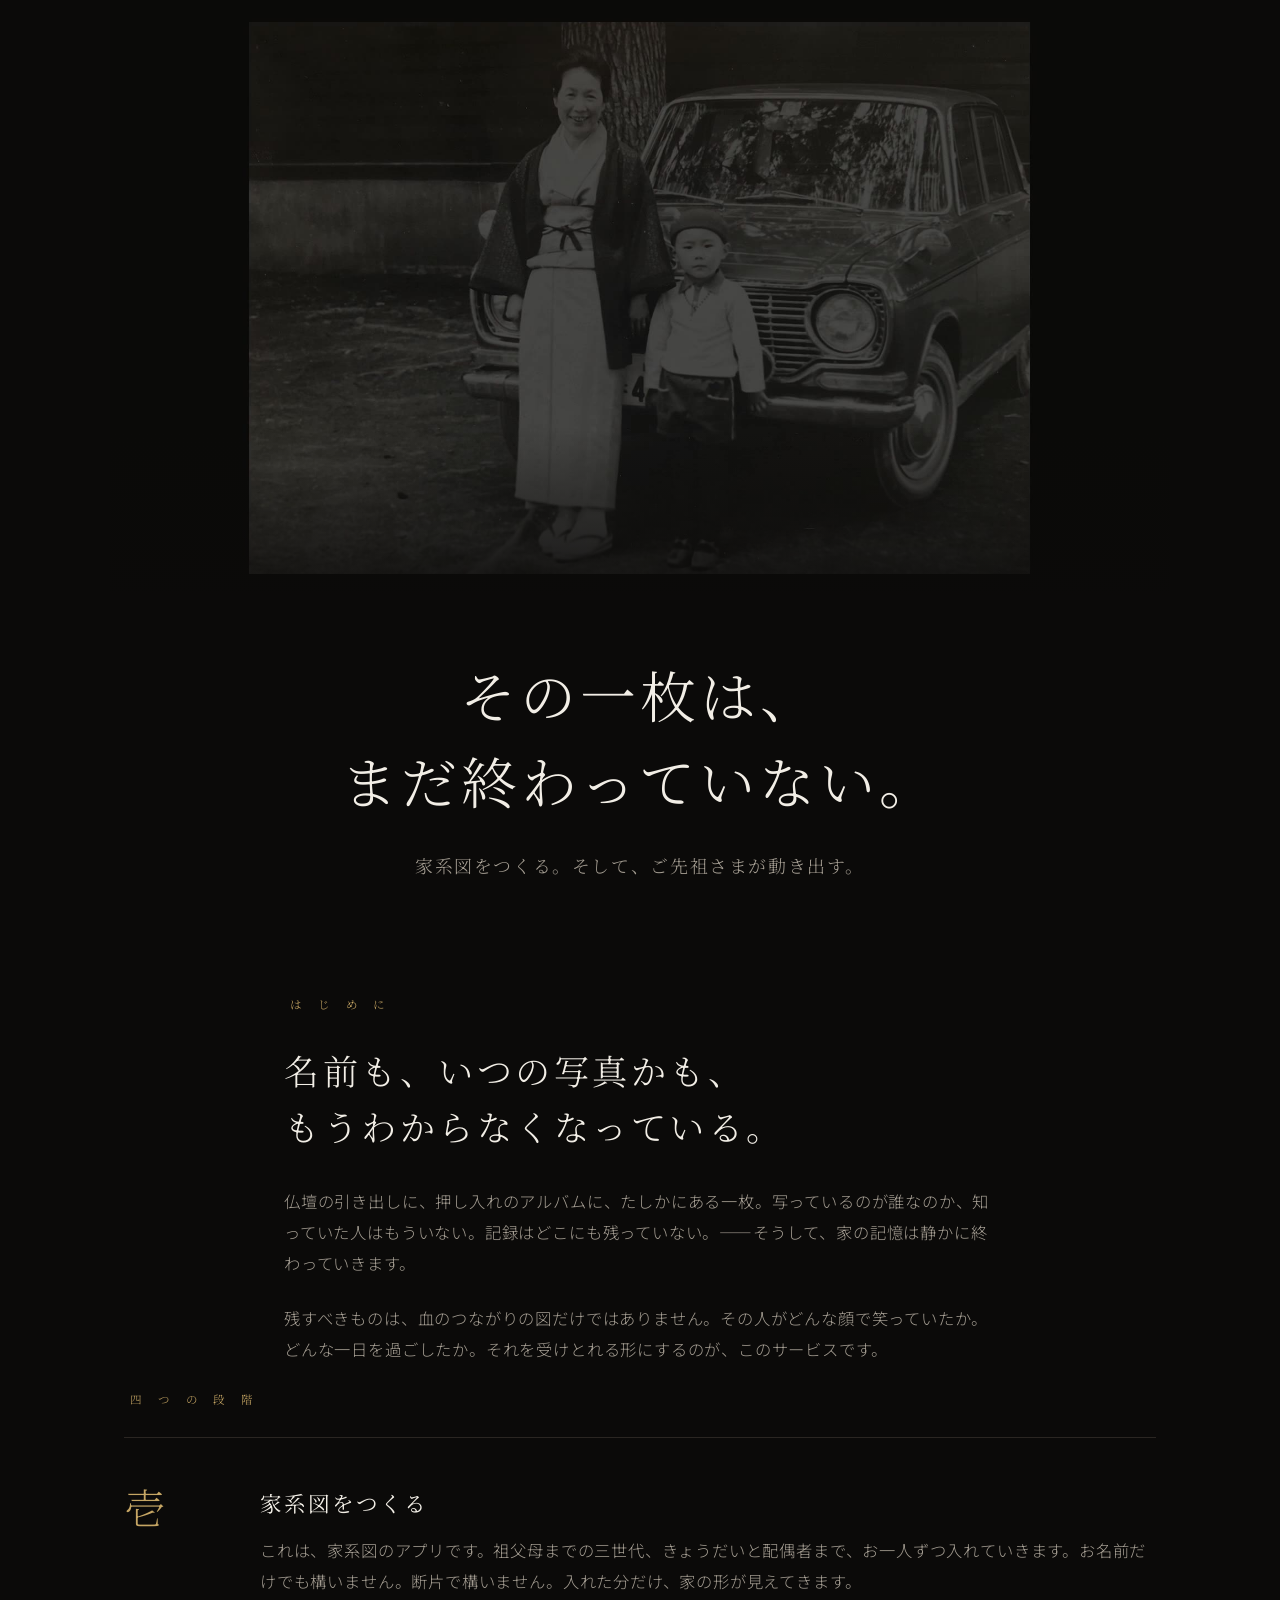
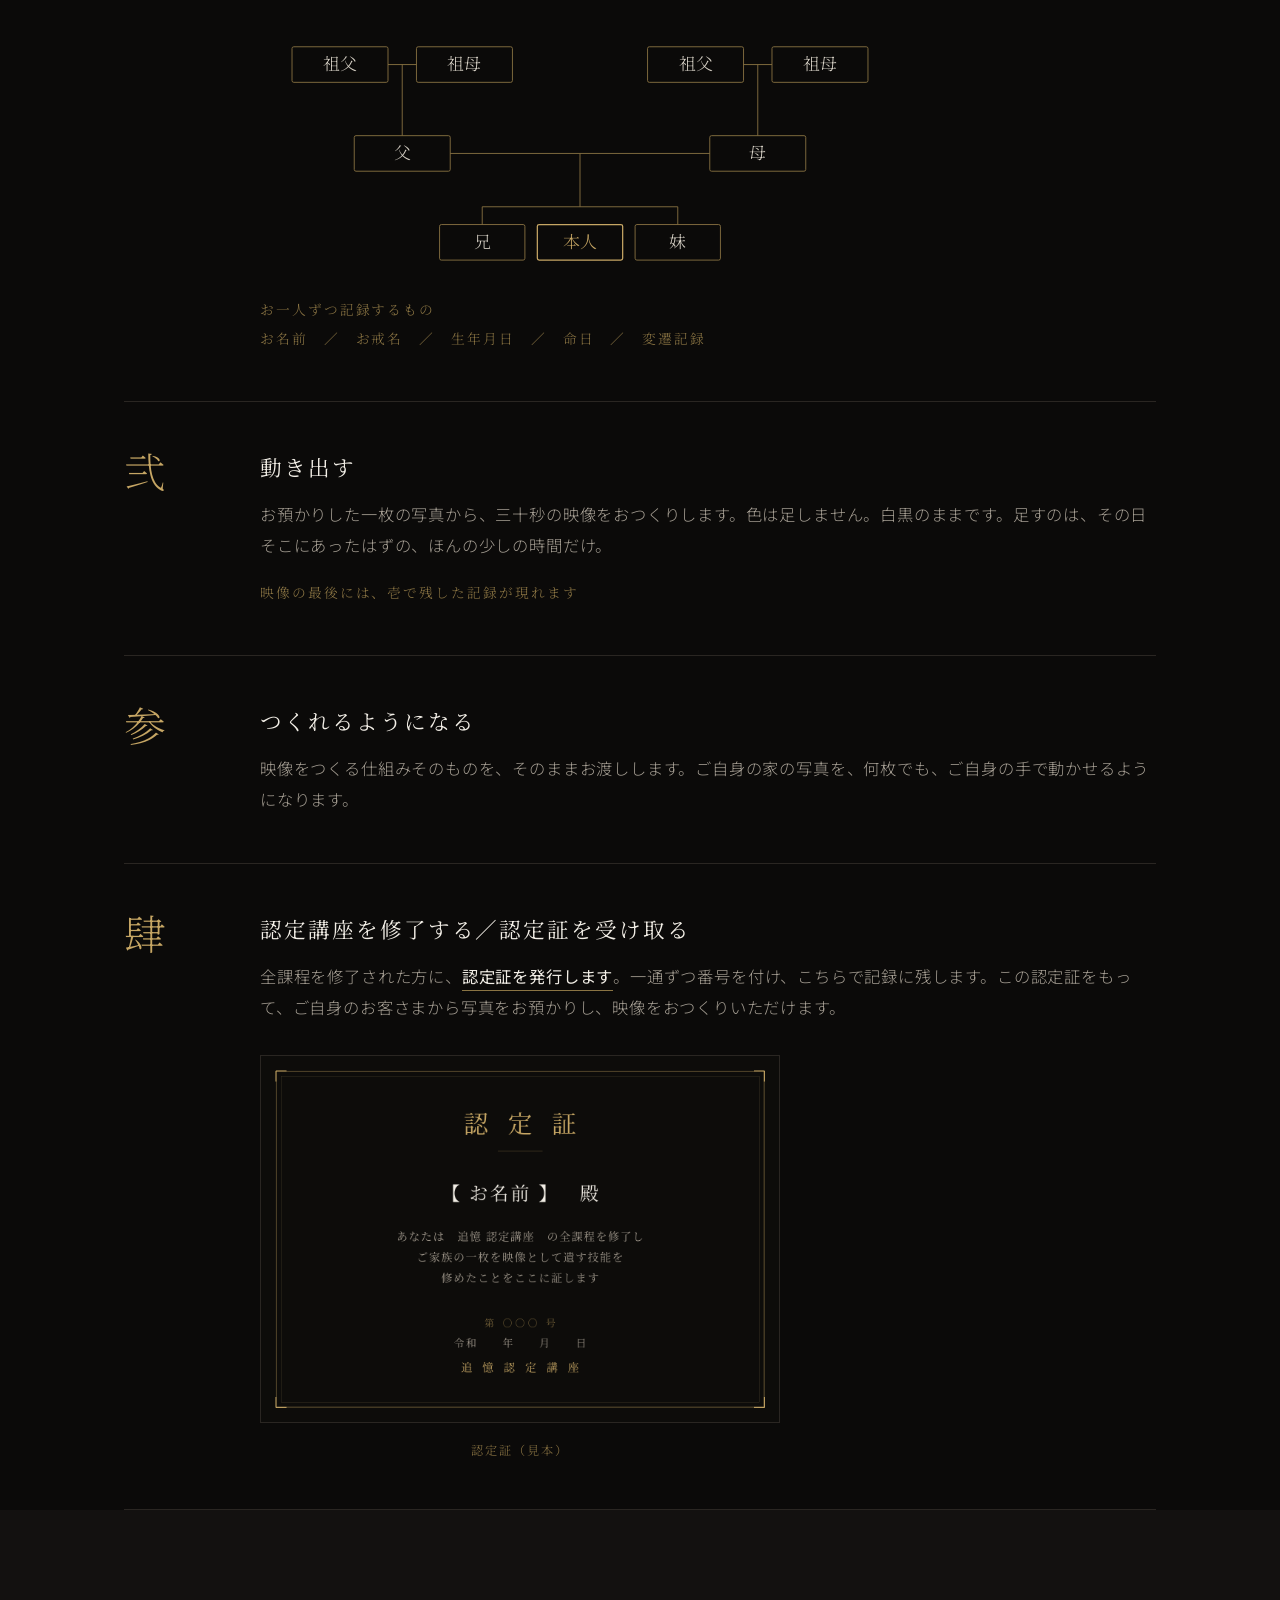
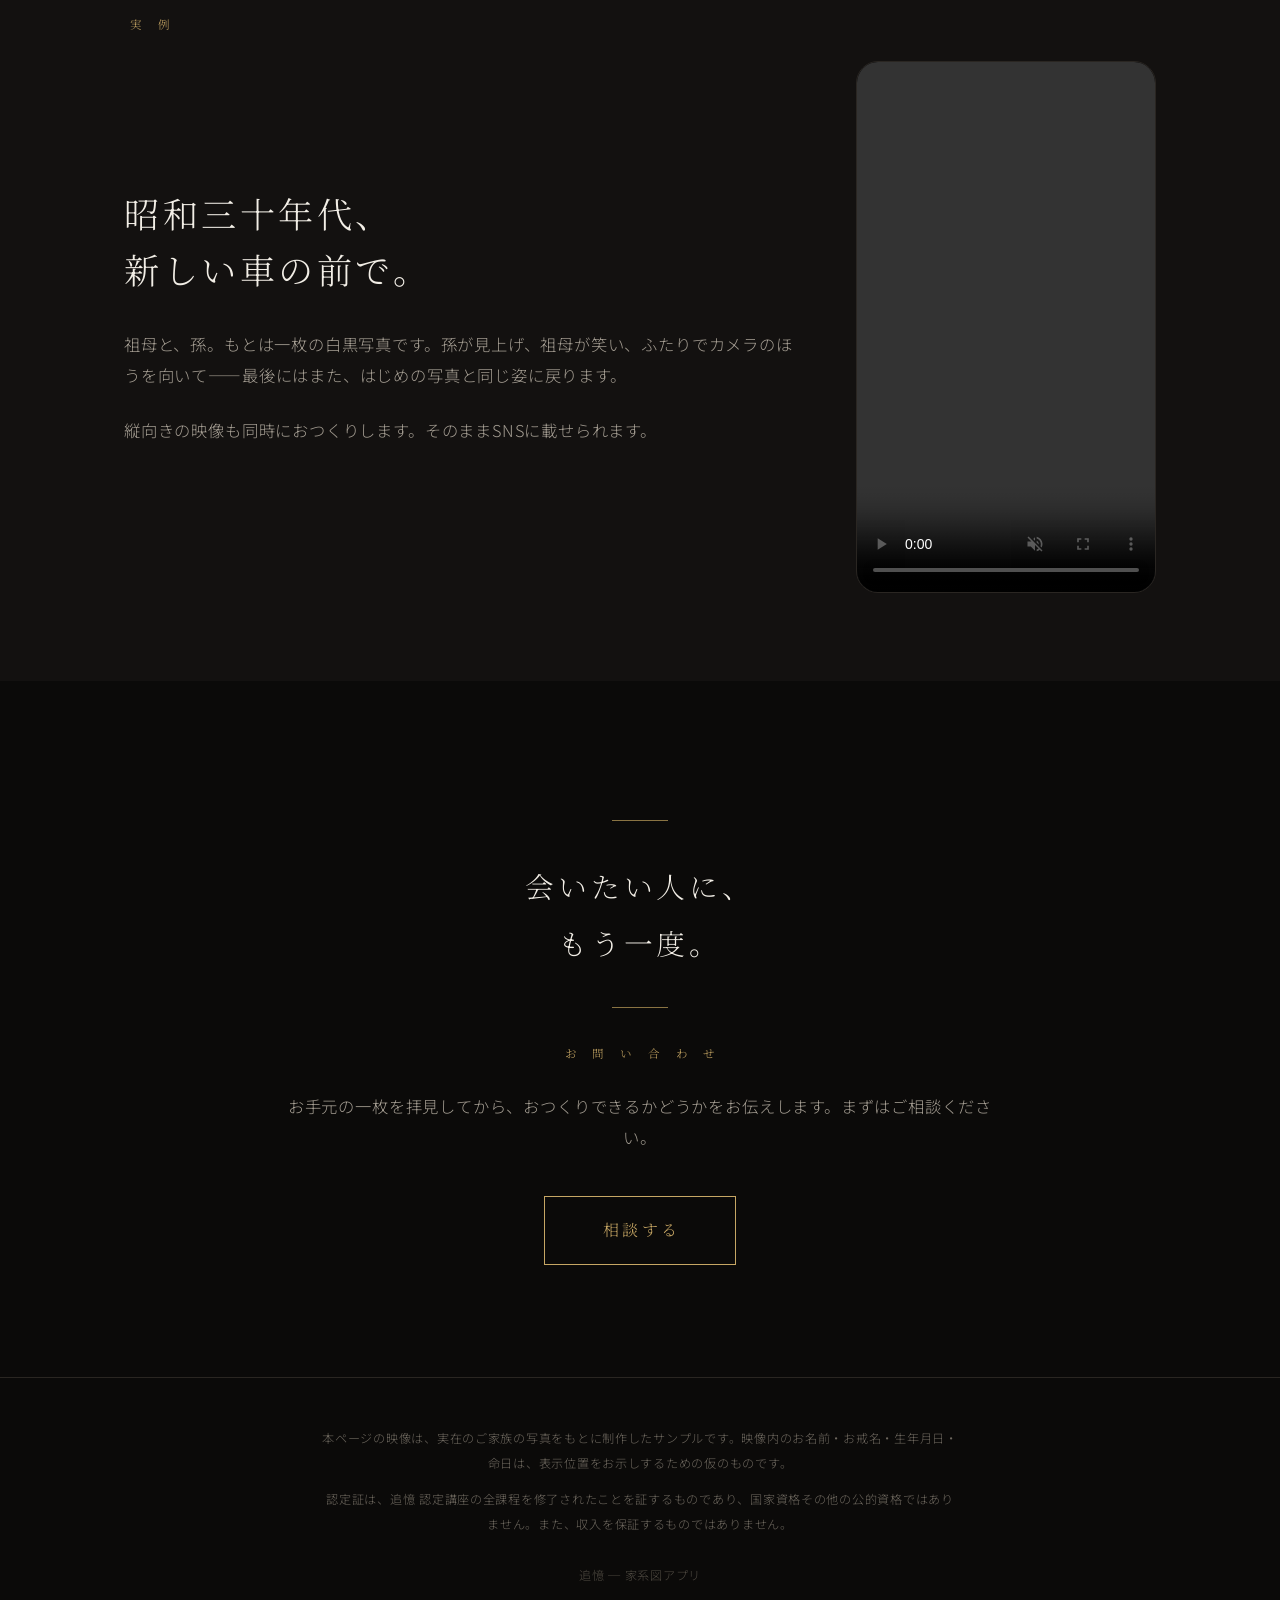
==== index.html @ c22db125 "注意書きの表記を「認定証」に統一" ====
<!doctype html>
<html lang="ja">
<head>
<meta charset="utf-8">
<meta name="viewport" content="width=device-width, initial-scale=1">
<title>追憶 ─ ご先祖さまの、一枚を動かす</title>
<meta name="description" content="お名前、お戒名、生年月日、命日、変遷記録。家系図に残した記録が、30秒の映像になります。">
<meta property="og:title" content="追憶 ─ ご先祖さまの、一枚を動かす">
<meta property="og:description" content="家系図に残した記録が、30秒の映像になります。">
<meta property="og:image" content="./assets/poster.jpg">
<meta property="og:type" content="website">
<link rel="preconnect" href="https://fonts.googleapis.com">
<link rel="preconnect" href="https://fonts.gstatic.com" crossorigin>
<link href="https://fonts.googleapis.com/css2?family=Noto+Serif+JP:wght@200;300;400;500&family=Noto+Sans+JP:wght@300;400;500&display=swap" rel="stylesheet">
<style>
:root{
  --ink:#0b0a09;
  --ink-2:#131110;
  --paper:#f2eee6;
  --paper-dim:#a49d92;
  --gold:#c6a664;
  --gold-dim:#8a7443;
  --rule:#2a2622;
  --serif:"Noto Serif JP",'Yu Mincho','游明朝',serif;
  --sans:"Noto Sans JP",'Yu Gothic','游ゴシック',sans-serif;
}
*{box-sizing:border-box}
html{scroll-behavior:smooth}
body{
  margin:0;background:var(--ink);color:var(--paper);
  font-family:var(--sans);font-weight:300;line-height:1.9;
  -webkit-font-smoothing:antialiased;
}
img,video{max-width:100%;display:block}
.wrap{max-width:1080px;margin:0 auto;padding:0 24px}
.narrow{max-width:760px;margin:0 auto;padding:0 24px}

/* ---- eyebrow ---- */
.eyebrow{
  font-family:var(--serif);font-size:.72rem;letter-spacing:.55em;
  color:var(--gold);text-indent:.55em;margin:0 0 1.6rem;
}
.rule{width:56px;height:1px;background:var(--gold-dim);border:0;margin:2.2rem auto}
.rule-l{margin:2.2rem 0}

/* ---- hero ---- */
.hero{position:relative;padding:0 0 7rem}
.hero-video{position:relative;width:100%;max-width:1060px;margin:0 auto;background:#000;overflow:hidden}
.hero-video video{width:100%;height:auto;display:block}
.hero-video::after{
  content:"";position:absolute;inset:0;pointer-events:none;
  background:linear-gradient(to bottom,rgba(11,10,9,0) 72%,rgba(11,10,9,.85) 100%);
}
.hero-copy{position:relative;z-index:2;text-align:center;margin-top:3.4rem}
h1{
  font-family:var(--serif);font-weight:300;
  font-size:clamp(1.62rem,4.6vw,3.5rem);line-height:1.55;
  letter-spacing:.07em;margin:0 0 1.5rem;
}
.lede{
  font-family:var(--serif);font-weight:300;color:var(--paper-dim);
  font-size:clamp(.95rem,2vw,1.12rem);letter-spacing:.09em;margin:0;
}

/* ---- sections ---- */
section{padding:6.5rem 0}
section.tight{padding:5.5rem 0}
section + section{padding-top:2rem}
section.sample, section.quote{padding-top:6.5rem}
h2{
  font-family:var(--serif);font-weight:300;
  font-size:clamp(1.5rem,3.4vw,2.2rem);line-height:1.6;
  letter-spacing:.1em;margin:0 0 2rem;
}
p{font-size:clamp(.94rem,1.7vw,1.02rem);letter-spacing:.05em;margin:0 0 1.5rem}
.dim{color:var(--paper-dim)}

/* ---- steps ---- */
.steps{border-top:1px solid var(--rule)}
.step{
  display:grid;grid-template-columns:96px 1fr;gap:0 2.5rem;
  border-bottom:1px solid var(--rule);padding:3rem 0;align-items:start;
}
@media(max-width:700px){.step{grid-template-columns:1fr;gap:1rem 0;padding:2.4rem 0}}
.step-n{
  font-family:var(--serif);font-size:2.6rem;font-weight:200;
  color:var(--gold);line-height:1;letter-spacing:0;
}
.step h3{
  font-family:var(--serif);font-weight:400;font-size:1.35rem;
  letter-spacing:.09em;margin:0 0 .9rem;line-height:1.6;
}
.step p{margin:0;color:var(--paper-dim)}
.step .fields{
  margin-top:1.1rem;font-family:var(--serif);font-size:.86rem;
  color:var(--gold-dim);letter-spacing:.14em;line-height:2.1;
}

.step strong{font-weight:400;color:var(--paper);border-bottom:1px solid var(--gold-dim);padding-bottom:2px}
.tree{margin:2rem 0 .4rem;max-width:640px}
.tree svg{width:100%;height:auto;display:block}
.cert{margin:2rem 0 0;max-width:520px}
.cert img{border:1px solid var(--rule);width:100%}
.cert figcaption{
  font-family:var(--serif);font-size:.76rem;letter-spacing:.16em;
  color:var(--gold-dim);margin-top:.9rem;text-align:center;
}

/* ---- sample ---- */
.sample{background:var(--ink-2)}
.sample-grid{display:grid;grid-template-columns:1fr 300px;gap:3.5rem;align-items:center}
@media(max-width:820px){.sample-grid{grid-template-columns:1fr;gap:2.5rem;justify-items:center}}
.phone{
  width:300px;border:1px solid var(--rule);border-radius:22px;
  overflow:hidden;background:#000;
}
.phone video{width:100%;aspect-ratio:9/16;object-fit:cover;background:#000}

/* ---- quote ---- */
.quote{text-align:center}
.quote p{
  font-family:var(--serif);font-weight:200;
  font-size:clamp(1.15rem,3vw,1.8rem);line-height:2;letter-spacing:.13em;
  color:var(--paper);margin:0;
}

/* ---- cta ---- */
.cta{text-align:center;padding-bottom:7rem}
.btn{
  display:inline-block;margin-top:1.2rem;padding:1.15rem 3.4rem;
  border:1px solid var(--gold);color:var(--gold);text-decoration:none;
  font-family:var(--serif);font-size:1rem;letter-spacing:.22em;text-indent:.22em;
  transition:background .35s ease,color .35s ease;
}
.btn:hover{background:var(--gold);color:var(--ink)}

/* ---- foot ---- */
footer{border-top:1px solid var(--rule);padding:3rem 0 4rem;text-align:center}
footer p{font-size:.76rem;line-height:2.1;color:#6d675e;letter-spacing:.06em;margin:0 0 .6rem}
.note{max-width:640px;margin:0 auto}
</style>
</head>
<body>

<header class="hero">
  <div class="hero-video">
    <video src="./assets/tsuioku_16x9.mp4" poster="./assets/poster.jpg"
           autoplay muted loop playsinline preload="metadata"></video>
  </div>
  <div class="hero-copy wrap">
    <h1>その一枚は、<br>まだ終わっていない。</h1>
    <p class="lede">家系図をつくる。そして、ご先祖さまが動き出す。</p>
  </div>
</header>

<section class="narrow">
  <p class="eyebrow">は じ め に</p>
  <h2>名前も、いつの写真かも、<br>もうわからなくなっている。</h2>
  <p class="dim">仏壇の引き出しに、押し入れのアルバムに、たしかにある一枚。写っているのが誰なのか、知っていた人はもういない。記録はどこにも残っていない。——そうして、家の記憶は静かに終わっていきます。</p>
  <p class="dim">残すべきものは、血のつながりの図だけではありません。その人がどんな顔で笑っていたか。どんな一日を過ごしたか。それを受けとれる形にするのが、このサービスです。</p>
</section>

<section class="wrap">
  <p class="eyebrow">四 つ の 段 階</p>
  <div class="steps">

    <div class="step">
      <div class="step-n">壱</div>
      <div>
        <h3>家系図をつくる</h3>
        <p>これは、家系図のアプリです。祖父母までの三世代、きょうだいと配偶者まで、お一人ずつ入れていきます。お名前だけでも構いません。断片で構いません。入れた分だけ、家の形が見えてきます。</p>
        <div class="tree">
          <svg viewBox="0 0 720 280" role="img" aria-label="三世代の家系図">
            <g fill="none" stroke="#8a7443" stroke-width="1">
              <rect x="36"  y="20"  width="108" height="40" rx="2"/>
              <rect x="176" y="20"  width="108" height="40" rx="2"/>
              <rect x="436" y="20"  width="108" height="40" rx="2"/>
              <rect x="576" y="20"  width="108" height="40" rx="2"/>
              <rect x="106" y="120" width="108" height="40" rx="2"/>
              <rect x="506" y="120" width="108" height="40" rx="2"/>
              <rect x="202" y="220" width="96" height="40" rx="2"/>
              <rect x="422" y="220" width="96" height="40" rx="2"/>
              <path d="M144 40h32 M160 40v80 M544 40h32 M560 40v80
                       M214 140h292 M360 140v60 M250 200h220
                       M250 200v20 M470 200v20"/>
            </g>
            <rect x="312" y="220" width="96" height="40" rx="2" fill="none" stroke="#c6a664" stroke-width="1.4"/>
            <g font-family="'Noto Serif JP',serif" font-size="19" fill="#d8d2c7" text-anchor="middle">
              <text x="90"  y="46">祖父</text><text x="230" y="46">祖母</text>
              <text x="490" y="46">祖父</text><text x="630" y="46">祖母</text>
              <text x="160" y="146">父</text><text x="560" y="146">母</text>
              <text x="250" y="246">兄</text><text x="470" y="246">妹</text>
              <text x="360" y="246" fill="#c6a664">本人</text>
            </g>
          </svg>
        </div>
        <div class="fields">お一人ずつ記録するもの<br>お名前　／　お戒名　／　生年月日　／　命日　／　変遷記録</div>
      </div>
    </div>

    <div class="step">
      <div class="step-n">弐</div>
      <div>
        <h3>動き出す</h3>
        <p>お預かりした一枚の写真から、三十秒の映像をおつくりします。色は足しません。白黒のままです。足すのは、その日そこにあったはずの、ほんの少しの時間だけ。</p>
        <div class="fields">映像の最後には、壱で残した記録が現れます</div>
      </div>
    </div>

    <div class="step">
      <div class="step-n">参</div>
      <div>
        <h3>つくれるようになる</h3>
        <p>映像をつくる仕組みそのものを、そのままお渡しします。ご自身の家の写真を、何枚でも、ご自身の手で動かせるようになります。</p>
      </div>
    </div>

    <div class="step">
      <div class="step-n">肆</div>
      <div>
        <h3>認定講座を修了する／認定証を受け取る</h3>
        <p>全課程を修了された方に、<strong>認定証を発行します</strong>。一通ずつ番号を付け、こちらで記録に残します。この認定証をもって、ご自身のお客さまから写真をお預かりし、映像をおつくりいただけます。</p>
        <figure class="cert">
          <img src="./assets/ninteisho.png" alt="追憶 認定講座 認定証の見本" loading="lazy">
          <figcaption>認定証（見本）</figcaption>
        </figure>
      </div>
    </div>

  </div>
</section>

<section class="sample tight">
  <div class="wrap">
    <p class="eyebrow">実 例</p>
    <div class="sample-grid">
      <div>
        <h2>昭和三十年代、<br>新しい車の前で。</h2>
        <p class="dim">祖母と、孫。もとは一枚の白黒写真です。孫が見上げ、祖母が笑い、ふたりでカメラのほうを向いて——最後にはまた、はじめの写真と同じ姿に戻ります。</p>
        <p class="dim">縦向きの映像も同時におつくりします。そのままSNSに載せられます。</p>
      </div>
      <div class="phone">
        <video src="./assets/tsuioku_9x16.mp4" muted loop playsinline controls preload="metadata"></video>
      </div>
    </div>
  </div>
</section>

<section class="quote narrow">
  <hr class="rule">
  <p>会いたい人に、<br>もう一度。</p>
  <hr class="rule">
</section>

<section class="cta narrow">
  <p class="eyebrow" style="text-align:center">お 問 い 合 わ せ</p>
  <p class="dim">お手元の一枚を拝見してから、おつくりできるかどうかをお伝えします。まずはご相談ください。</p>
  <a class="btn" href="mailto:w.closet.k8114@gmail.com?subject=%E3%80%8C%E8%BF%BD%E6%86%B6%E3%80%8D%E3%81%AB%E3%81%A4%E3%81%84%E3%81%A6">相談する</a>
</section>

<footer>
  <div class="note">
    <p>本ページの映像は、実在のご家族の写真をもとに制作したサンプルです。映像内のお名前・お戒名・生年月日・命日は、表示位置をお示しするための仮のものです。</p>
    <p>認定証は、追憶 認定講座の全課程を修了されたことを証するものであり、国家資格その他の公的資格ではありません。また、収入を保証するものではありません。</p>
    <p style="margin-top:1.6rem;color:#4e4941">追憶 ─ 家系図アプリ</p>
  </div>
</footer>

<script>
// 縦動画は画面に入ったときだけ再生する
const v = document.querySelector('.phone video');
if (v && 'IntersectionObserver' in window) {
  new IntersectionObserver((es) => {
    es.forEach(e => e.isIntersecting ? v.play().catch(()=>{}) : v.pause());
  }, {threshold: 0.5}).observe(v);
}
</script>
</body>
</html>
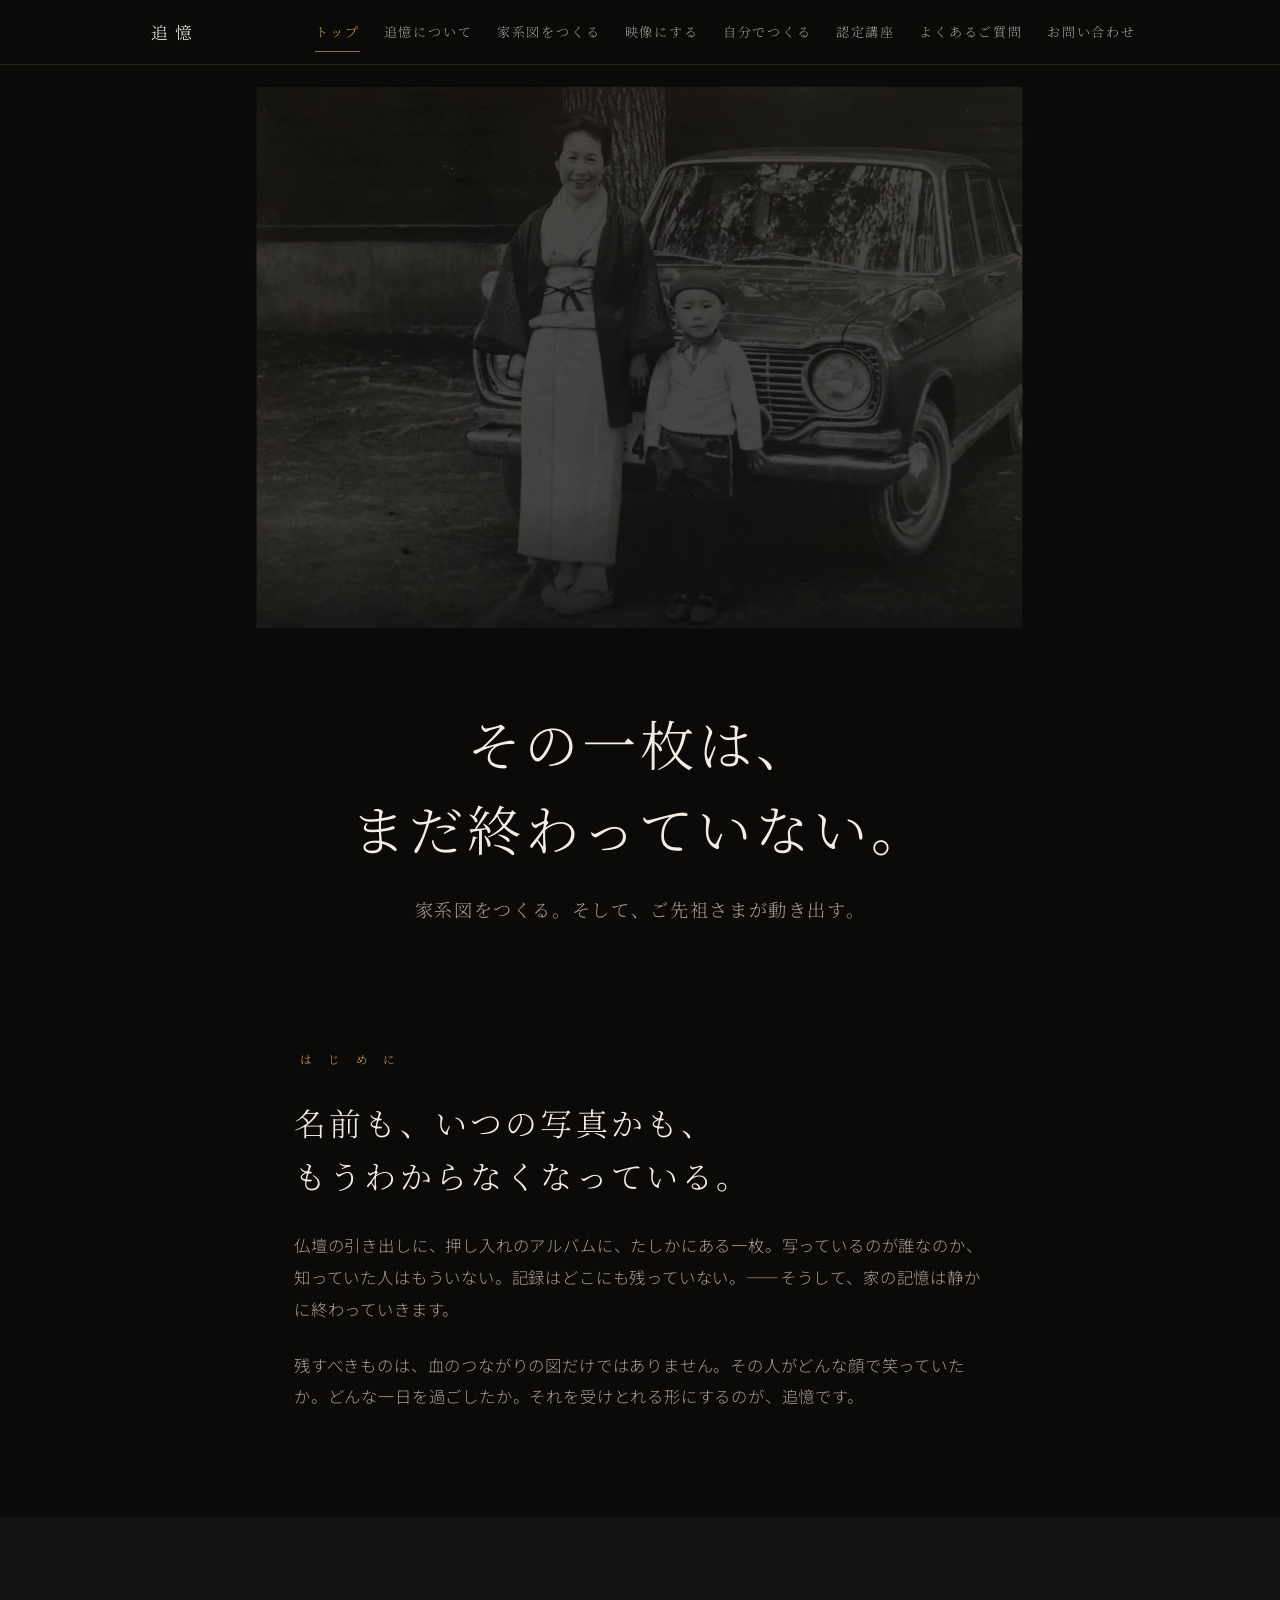
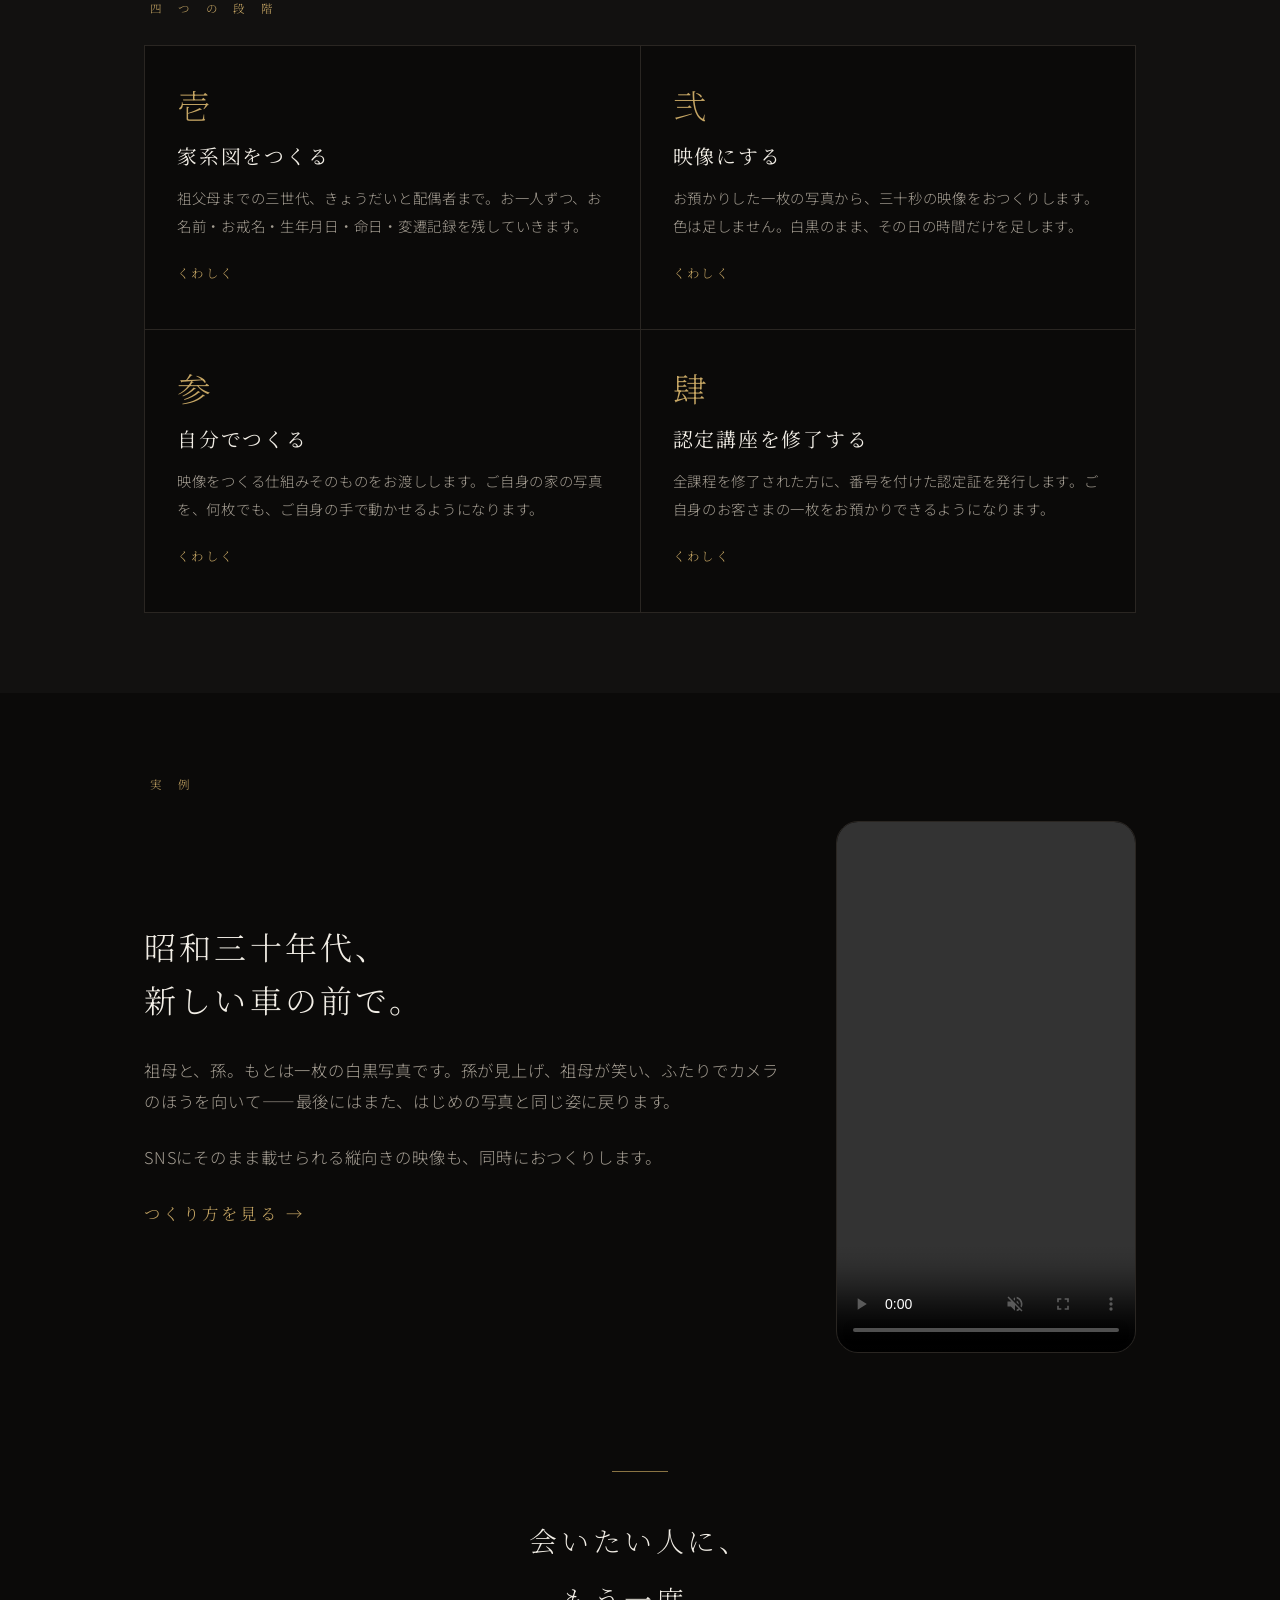
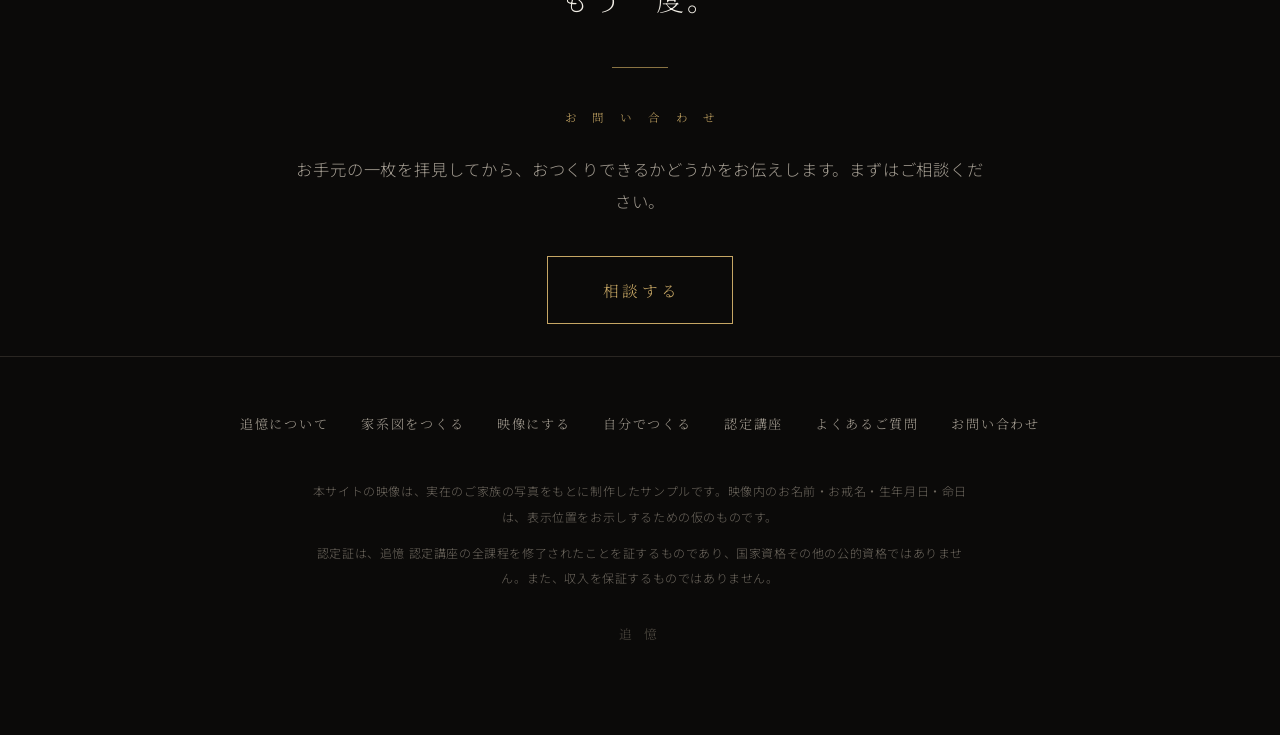
==== commit 6111db19: "1枚のLPから8ページのサイトへ。共通ヘッダー・フッター、よくあるご質問、お問い合わせを追加" ====
--- a/index.html
+++ b/index.html
@@ -3,244 +3,99 @@
 <head>
 <meta charset="utf-8">
 <meta name="viewport" content="width=device-width, initial-scale=1">
-<title>追憶 ─ ご先祖さまの、一枚を動かす</title>
-<meta name="description" content="お名前、お戒名、生年月日、命日、変遷記録。家系図に残した記録が、30秒の映像になります。">
-<meta property="og:title" content="追憶 ─ ご先祖さまの、一枚を動かす">
-<meta property="og:description" content="家系図に残した記録が、30秒の映像になります。">
-<meta property="og:image" content="./assets/poster.jpg">
+<title>追憶 ─ 家系図をつくり、ご先祖さまの一枚を動かす</title>
+<meta name="description" content="祖父母までの三世代を家系図に残し、お預かりした一枚の写真を三十秒の映像にします。つくり方をお渡しする認定講座もあります。">
+<meta property="og:title" content="追憶 ─ 家系図をつくり、ご先祖さまの一枚を動かす">
+<meta property="og:description" content="祖父母までの三世代を家系図に残し、お預かりした一枚の写真を三十秒の映像にします。つくり方をお渡しする認定講座もあります。">
+<meta property="og:image" content="/assets/poster.jpg">
 <meta property="og:type" content="website">
+<meta property="og:site_name" content="追憶">
+<meta name="twitter:card" content="summary_large_image">
 <link rel="preconnect" href="https://fonts.googleapis.com">
 <link rel="preconnect" href="https://fonts.gstatic.com" crossorigin>
-<link href="https://fonts.googleapis.com/css2?family=Noto+Serif+JP:wght@200;300;400;500&family=Noto+Sans+JP:wght@300;400;500&display=swap" rel="stylesheet">
-<style>
-:root{
-  --ink:#0b0a09;
-  --ink-2:#131110;
-  --paper:#f2eee6;
-  --paper-dim:#a49d92;
-  --gold:#c6a664;
-  --gold-dim:#8a7443;
-  --rule:#2a2622;
-  --serif:"Noto Serif JP",'Yu Mincho','游明朝',serif;
-  --sans:"Noto Sans JP",'Yu Gothic','游ゴシック',sans-serif;
-}
-*{box-sizing:border-box}
-html{scroll-behavior:smooth}
-body{
-  margin:0;background:var(--ink);color:var(--paper);
-  font-family:var(--sans);font-weight:300;line-height:1.9;
-  -webkit-font-smoothing:antialiased;
-}
-img,video{max-width:100%;display:block}
-.wrap{max-width:1080px;margin:0 auto;padding:0 24px}
-.narrow{max-width:760px;margin:0 auto;padding:0 24px}
-
-/* ---- eyebrow ---- */
-.eyebrow{
-  font-family:var(--serif);font-size:.72rem;letter-spacing:.55em;
-  color:var(--gold);text-indent:.55em;margin:0 0 1.6rem;
-}
-.rule{width:56px;height:1px;background:var(--gold-dim);border:0;margin:2.2rem auto}
-.rule-l{margin:2.2rem 0}
-
-/* ---- hero ---- */
-.hero{position:relative;padding:0 0 7rem}
-.hero-video{position:relative;width:100%;max-width:1060px;margin:0 auto;background:#000;overflow:hidden}
-.hero-video video{width:100%;height:auto;display:block}
-.hero-video::after{
-  content:"";position:absolute;inset:0;pointer-events:none;
-  background:linear-gradient(to bottom,rgba(11,10,9,0) 72%,rgba(11,10,9,.85) 100%);
-}
-.hero-copy{position:relative;z-index:2;text-align:center;margin-top:3.4rem}
-h1{
-  font-family:var(--serif);font-weight:300;
-  font-size:clamp(1.62rem,4.6vw,3.5rem);line-height:1.55;
-  letter-spacing:.07em;margin:0 0 1.5rem;
-}
-.lede{
-  font-family:var(--serif);font-weight:300;color:var(--paper-dim);
-  font-size:clamp(.95rem,2vw,1.12rem);letter-spacing:.09em;margin:0;
-}
-
-/* ---- sections ---- */
-section{padding:6.5rem 0}
-section.tight{padding:5.5rem 0}
-section + section{padding-top:2rem}
-section.sample, section.quote{padding-top:6.5rem}
-h2{
-  font-family:var(--serif);font-weight:300;
-  font-size:clamp(1.5rem,3.4vw,2.2rem);line-height:1.6;
-  letter-spacing:.1em;margin:0 0 2rem;
-}
-p{font-size:clamp(.94rem,1.7vw,1.02rem);letter-spacing:.05em;margin:0 0 1.5rem}
-.dim{color:var(--paper-dim)}
-
-/* ---- steps ---- */
-.steps{border-top:1px solid var(--rule)}
-.step{
-  display:grid;grid-template-columns:96px 1fr;gap:0 2.5rem;
-  border-bottom:1px solid var(--rule);padding:3rem 0;align-items:start;
-}
-@media(max-width:700px){.step{grid-template-columns:1fr;gap:1rem 0;padding:2.4rem 0}}
-.step-n{
-  font-family:var(--serif);font-size:2.6rem;font-weight:200;
-  color:var(--gold);line-height:1;letter-spacing:0;
-}
-.step h3{
-  font-family:var(--serif);font-weight:400;font-size:1.35rem;
-  letter-spacing:.09em;margin:0 0 .9rem;line-height:1.6;
-}
-.step p{margin:0;color:var(--paper-dim)}
-.step .fields{
-  margin-top:1.1rem;font-family:var(--serif);font-size:.86rem;
-  color:var(--gold-dim);letter-spacing:.14em;line-height:2.1;
-}
-
-.step strong{font-weight:400;color:var(--paper);border-bottom:1px solid var(--gold-dim);padding-bottom:2px}
-.tree{margin:2rem 0 .4rem;max-width:640px}
-.tree svg{width:100%;height:auto;display:block}
-.cert{margin:2rem 0 0;max-width:520px}
-.cert img{border:1px solid var(--rule);width:100%}
-.cert figcaption{
-  font-family:var(--serif);font-size:.76rem;letter-spacing:.16em;
-  color:var(--gold-dim);margin-top:.9rem;text-align:center;
-}
-
-/* ---- sample ---- */
-.sample{background:var(--ink-2)}
-.sample-grid{display:grid;grid-template-columns:1fr 300px;gap:3.5rem;align-items:center}
-@media(max-width:820px){.sample-grid{grid-template-columns:1fr;gap:2.5rem;justify-items:center}}
-.phone{
-  width:300px;border:1px solid var(--rule);border-radius:22px;
-  overflow:hidden;background:#000;
-}
-.phone video{width:100%;aspect-ratio:9/16;object-fit:cover;background:#000}
-
-/* ---- quote ---- */
-.quote{text-align:center}
-.quote p{
-  font-family:var(--serif);font-weight:200;
-  font-size:clamp(1.15rem,3vw,1.8rem);line-height:2;letter-spacing:.13em;
-  color:var(--paper);margin:0;
-}
-
-/* ---- cta ---- */
-.cta{text-align:center;padding-bottom:7rem}
-.btn{
-  display:inline-block;margin-top:1.2rem;padding:1.15rem 3.4rem;
-  border:1px solid var(--gold);color:var(--gold);text-decoration:none;
-  font-family:var(--serif);font-size:1rem;letter-spacing:.22em;text-indent:.22em;
-  transition:background .35s ease,color .35s ease;
-}
-.btn:hover{background:var(--gold);color:var(--ink)}
-
-/* ---- foot ---- */
-footer{border-top:1px solid var(--rule);padding:3rem 0 4rem;text-align:center}
-footer p{font-size:.76rem;line-height:2.1;color:#6d675e;letter-spacing:.06em;margin:0 0 .6rem}
-.note{max-width:640px;margin:0 auto}
-</style>
+<link href="https://fonts.googleapis.com/css2?family=Noto+Serif+JP:wght@200;300;400;500&family=Noto+Sans+JP:wght@300;400&display=swap" rel="stylesheet">
+<link rel="stylesheet" href="/style.css">
 </head>
 <body>
 
-<header class="hero">
-  <div class="hero-video">
-    <video src="./assets/tsuioku_16x9.mp4" poster="./assets/poster.jpg"
-           autoplay muted loop playsinline preload="metadata"></video>
-  </div>
-  <div class="hero-copy wrap">
-    <h1>その一枚は、<br>まだ終わっていない。</h1>
-    <p class="lede">家系図をつくる。そして、ご先祖さまが動き出す。</p>
+<header class="site-head">
+  <div class="head-in">
+    <a class="brand" href="/">追憶</a>
+    <nav class="nav" aria-label="サイト内">
+        <a href="/" aria-current="page">トップ</a>
+        <a href="/about">追憶について</a>
+        <a href="/kakeizu">家系図をつくる</a>
+        <a href="/movie">映像にする</a>
+        <a href="/tool">自分でつくる</a>
+        <a href="/koza">認定講座</a>
+        <a href="/faq">よくあるご質問</a>
+        <a href="/contact">お問い合わせ</a>
+    </nav>
   </div>
 </header>
 
-<section class="narrow">
-  <p class="eyebrow">は じ め に</p>
-  <h2>名前も、いつの写真かも、<br>もうわからなくなっている。</h2>
-  <p class="dim">仏壇の引き出しに、押し入れのアルバムに、たしかにある一枚。写っているのが誰なのか、知っていた人はもういない。記録はどこにも残っていない。——そうして、家の記憶は静かに終わっていきます。</p>
-  <p class="dim">残すべきものは、血のつながりの図だけではありません。その人がどんな顔で笑っていたか。どんな一日を過ごしたか。それを受けとれる形にするのが、このサービスです。</p>
-</section>
+<main>
+<div class="hero-video">
+  <video src="/assets/tsuioku_16x9.mp4" poster="/assets/poster.jpg" autoplay muted loop playsinline preload="metadata"></video>
+</div>
+<div class="hero-copy wrap">
+  <h1>その一枚は、<br>まだ終わっていない。</h1>
+  <p class="lede">家系図をつくる。そして、ご先祖さまが動き出す。</p>
+</div>
 
-<section class="wrap">
-  <p class="eyebrow">四 つ の 段 階</p>
-  <div class="steps">
-
-    <div class="step">
-      <div class="step-n">壱</div>
-      <div>
-        <h3>家系図をつくる</h3>
-        <p>これは、家系図のアプリです。祖父母までの三世代、きょうだいと配偶者まで、お一人ずつ入れていきます。お名前だけでも構いません。断片で構いません。入れた分だけ、家の形が見えてきます。</p>
-        <div class="tree">
-          <svg viewBox="0 0 720 280" role="img" aria-label="三世代の家系図">
-            <g fill="none" stroke="#8a7443" stroke-width="1">
-              <rect x="36"  y="20"  width="108" height="40" rx="2"/>
-              <rect x="176" y="20"  width="108" height="40" rx="2"/>
-              <rect x="436" y="20"  width="108" height="40" rx="2"/>
-              <rect x="576" y="20"  width="108" height="40" rx="2"/>
-              <rect x="106" y="120" width="108" height="40" rx="2"/>
-              <rect x="506" y="120" width="108" height="40" rx="2"/>
-              <rect x="202" y="220" width="96" height="40" rx="2"/>
-              <rect x="422" y="220" width="96" height="40" rx="2"/>
-              <path d="M144 40h32 M160 40v80 M544 40h32 M560 40v80
-                       M214 140h292 M360 140v60 M250 200h220
-                       M250 200v20 M470 200v20"/>
-            </g>
-            <rect x="312" y="220" width="96" height="40" rx="2" fill="none" stroke="#c6a664" stroke-width="1.4"/>
-            <g font-family="'Noto Serif JP',serif" font-size="19" fill="#d8d2c7" text-anchor="middle">
-              <text x="90"  y="46">祖父</text><text x="230" y="46">祖母</text>
-              <text x="490" y="46">祖父</text><text x="630" y="46">祖母</text>
-              <text x="160" y="146">父</text><text x="560" y="146">母</text>
-              <text x="250" y="246">兄</text><text x="470" y="246">妹</text>
-              <text x="360" y="246" fill="#c6a664">本人</text>
-            </g>
-          </svg>
-        </div>
-        <div class="fields">お一人ずつ記録するもの<br>お名前　／　お戒名　／　生年月日　／　命日　／　変遷記録</div>
-      </div>
-    </div>
-
-    <div class="step">
-      <div class="step-n">弐</div>
-      <div>
-        <h3>動き出す</h3>
-        <p>お預かりした一枚の写真から、三十秒の映像をおつくりします。色は足しません。白黒のままです。足すのは、その日そこにあったはずの、ほんの少しの時間だけ。</p>
-        <div class="fields">映像の最後には、壱で残した記録が現れます</div>
-      </div>
-    </div>
-
-    <div class="step">
-      <div class="step-n">参</div>
-      <div>
-        <h3>つくれるようになる</h3>
-        <p>映像をつくる仕組みそのものを、そのままお渡しします。ご自身の家の写真を、何枚でも、ご自身の手で動かせるようになります。</p>
-      </div>
-    </div>
-
-    <div class="step">
-      <div class="step-n">肆</div>
-      <div>
-        <h3>認定講座を修了する／認定証を受け取る</h3>
-        <p>全課程を修了された方に、<strong>認定証を発行します</strong>。一通ずつ番号を付け、こちらで記録に残します。この認定証をもって、ご自身のお客さまから写真をお預かりし、映像をおつくりいただけます。</p>
-        <figure class="cert">
-          <img src="./assets/ninteisho.png" alt="追憶 認定講座 認定証の見本" loading="lazy">
-          <figcaption>認定証（見本）</figcaption>
-        </figure>
-      </div>
-    </div>
-
+<section>
+  <div class="narrow">
+    <p class="eyebrow">は じ め に</p>
+    <h2>名前も、いつの写真かも、<br>もうわからなくなっている。</h2>
+    <p class="dim">仏壇の引き出しに、押し入れのアルバムに、たしかにある一枚。写っているのが誰なのか、知っていた人はもういない。記録はどこにも残っていない。——そうして、家の記憶は静かに終わっていきます。</p>
+    <p class="dim">残すべきものは、血のつながりの図だけではありません。その人がどんな顔で笑っていたか。どんな一日を過ごしたか。それを受けとれる形にするのが、追憶です。</p>
   </div>
 </section>
 
-<section class="sample tight">
+<section class="alt">
+  <div class="wrap">
+    <p class="eyebrow">四 つ の 段 階</p>
+    <div class="cards">
+      <a class="card" href="/kakeizu">
+        <div class="n">壱</div>
+        <h3>家系図をつくる</h3>
+        <p>祖父母までの三世代、きょうだいと配偶者まで。お一人ずつ、お名前・お戒名・生年月日・命日・変遷記録を残していきます。</p>
+        <span class="more">くわしく</span>
+      </a>
+      <a class="card" href="/movie">
+        <div class="n">弐</div>
+        <h3>映像にする</h3>
+        <p>お預かりした一枚の写真から、三十秒の映像をおつくりします。色は足しません。白黒のまま、その日の時間だけを足します。</p>
+        <span class="more">くわしく</span>
+      </a>
+      <a class="card" href="/tool">
+        <div class="n">参</div>
+        <h3>自分でつくる</h3>
+        <p>映像をつくる仕組みそのものをお渡しします。ご自身の家の写真を、何枚でも、ご自身の手で動かせるようになります。</p>
+        <span class="more">くわしく</span>
+      </a>
+      <a class="card" href="/koza">
+        <div class="n">肆</div>
+        <h3>認定講座を修了する</h3>
+        <p>全課程を修了された方に、番号を付けた認定証を発行します。ご自身のお客さまの一枚をお預かりできるようになります。</p>
+        <span class="more">くわしく</span>
+      </a>
+    </div>
+  </div>
+</section>
+
+<section>
   <div class="wrap">
     <p class="eyebrow">実 例</p>
-    <div class="sample-grid">
+    <div class="two">
       <div>
         <h2>昭和三十年代、<br>新しい車の前で。</h2>
         <p class="dim">祖母と、孫。もとは一枚の白黒写真です。孫が見上げ、祖母が笑い、ふたりでカメラのほうを向いて——最後にはまた、はじめの写真と同じ姿に戻ります。</p>
-        <p class="dim">縦向きの映像も同時におつくりします。そのままSNSに載せられます。</p>
+        <p class="dim">SNSにそのまま載せられる縦向きの映像も、同時におつくりします。</p>
+        <p><a class="more" href="/movie" style="font-family:var(--serif);letter-spacing:.2em;color:var(--gold);text-decoration:none">つくり方を見る →</a></p>
       </div>
       <div class="phone">
-        <video src="./assets/tsuioku_9x16.mp4" muted loop playsinline controls preload="metadata"></video>
+        <video src="/assets/tsuioku_9x16.mp4" muted loop playsinline controls preload="metadata"></video>
       </div>
     </div>
   </div>
@@ -252,28 +107,32 @@
   <hr class="rule">
 </section>
 
-<section class="cta narrow">
+<section class="narrow" style="text-align:center">
   <p class="eyebrow" style="text-align:center">お 問 い 合 わ せ</p>
   <p class="dim">お手元の一枚を拝見してから、おつくりできるかどうかをお伝えします。まずはご相談ください。</p>
-  <a class="btn" href="mailto:w.closet.k8114@gmail.com?subject=%E3%80%8C%E8%BF%BD%E6%86%B6%E3%80%8D%E3%81%AB%E3%81%A4%E3%81%84%E3%81%A6">相談する</a>
+  <div class="btn-row"><a class="btn" href="/contact">相談する</a></div>
 </section>
 
-<footer>
-  <div class="note">
-    <p>本ページの映像は、実在のご家族の写真をもとに制作したサンプルです。映像内のお名前・お戒名・生年月日・命日は、表示位置をお示しするための仮のものです。</p>
-    <p>認定証は、追憶 認定講座の全課程を修了されたことを証するものであり、国家資格その他の公的資格ではありません。また、収入を保証するものではありません。</p>
-    <p style="margin-top:1.6rem;color:#4e4941">追憶 ─ 家系図アプリ</p>
+</main>
+
+<footer class="site-foot">
+  <div class="wrap">
+    <nav class="foot-nav" aria-label="フッター">
+      <a href="/about">追憶について</a>
+      <a href="/kakeizu">家系図をつくる</a>
+      <a href="/movie">映像にする</a>
+      <a href="/tool">自分でつくる</a>
+      <a href="/koza">認定講座</a>
+      <a href="/faq">よくあるご質問</a>
+      <a href="/contact">お問い合わせ</a>
+    </nav>
+    <div class="note">
+      <p>本サイトの映像は、実在のご家族の写真をもとに制作したサンプルです。映像内のお名前・お戒名・生年月日・命日は、表示位置をお示しするための仮のものです。</p>
+      <p>認定証は、追憶 認定講座の全課程を修了されたことを証するものであり、国家資格その他の公的資格ではありません。また、収入を保証するものではありません。</p>
+    </div>
+    <p class="brandmark">追 憶</p>
   </div>
 </footer>
 
-<script>
-// 縦動画は画面に入ったときだけ再生する
-const v = document.querySelector('.phone video');
-if (v && 'IntersectionObserver' in window) {
-  new IntersectionObserver((es) => {
-    es.forEach(e => e.isIntersecting ? v.play().catch(()=>{}) : v.pause());
-  }, {threshold: 0.5}).observe(v);
-}
-</script>
 </body>
 </html>
--- a/style.css
+++ b/style.css
@@ -0,0 +1,199 @@
+:root{
+  --ink:#0b0a09;
+  --ink-2:#121110;
+  --paper:#f2eee6;
+  --paper-dim:#a49d92;
+  --gold:#c6a664;
+  --gold-dim:#8a7443;
+  --rule:#2a2622;
+  --serif:"Noto Serif JP",'Yu Mincho','游明朝',serif;
+  --sans:"Noto Sans JP",'Yu Gothic','游ゴシック',sans-serif;
+}
+*{box-sizing:border-box}
+html{scroll-behavior:smooth;-webkit-text-size-adjust:100%}
+body{
+  margin:0;background:var(--ink);color:var(--paper);
+  font-family:var(--sans);font-weight:300;line-height:1.95;
+  -webkit-font-smoothing:antialiased;
+}
+img,video,svg{max-width:100%;display:block}
+a{color:inherit}
+
+.wrap{max-width:1040px;margin:0 auto;padding:0 24px}
+.narrow{max-width:740px;margin:0 auto;padding:0 24px}
+
+/* ============ header ============ */
+.site-head{
+  position:sticky;top:0;z-index:50;
+  background:rgba(11,10,9,.9);backdrop-filter:blur(10px);
+  border-bottom:1px solid var(--rule);
+}
+.head-in{
+  max-width:1040px;margin:0 auto;padding:0 24px;
+  display:flex;align-items:center;justify-content:space-between;gap:1.5rem;min-height:64px;
+}
+.brand{
+  font-family:var(--serif);font-size:1.05rem;letter-spacing:.42em;text-indent:.42em;
+  color:var(--paper);text-decoration:none;white-space:nowrap;flex-shrink:0;
+}
+.nav{display:flex;gap:1.5rem;overflow-x:auto;scrollbar-width:none}
+.nav::-webkit-scrollbar{display:none}
+.nav a{
+  font-family:var(--serif);font-size:.82rem;letter-spacing:.14em;
+  color:var(--paper-dim);text-decoration:none;white-space:nowrap;
+  padding:.45rem 0;border-bottom:1px solid transparent;transition:color .25s,border-color .25s;
+}
+.nav a:hover{color:var(--paper)}
+.nav a[aria-current="page"]{color:var(--gold);border-bottom-color:var(--gold-dim)}
+@media(max-width:900px){
+  .head-in{flex-direction:column;align-items:stretch;gap:0;padding:0}
+  .brand{padding:.9rem 24px .3rem;text-align:center}
+  .nav{padding:0 24px .6rem;justify-content:flex-start;gap:1.25rem}
+}
+
+/* ============ type ============ */
+.eyebrow{
+  font-family:var(--serif);font-size:.72rem;letter-spacing:.55em;
+  color:var(--gold);text-indent:.55em;margin:0 0 1.6rem;
+}
+h1.page{
+  font-family:var(--serif);font-weight:300;
+  font-size:clamp(1.75rem,4.4vw,2.9rem);line-height:1.55;letter-spacing:.08em;margin:0 0 1.6rem;
+}
+h2{
+  font-family:var(--serif);font-weight:300;
+  font-size:clamp(1.4rem,3.2vw,2rem);line-height:1.65;letter-spacing:.1em;margin:0 0 1.8rem;
+}
+h3{
+  font-family:var(--serif);font-weight:400;font-size:1.24rem;
+  letter-spacing:.09em;margin:0 0 .9rem;line-height:1.7;
+}
+p{font-size:clamp(.94rem,1.7vw,1.02rem);letter-spacing:.05em;margin:0 0 1.5rem}
+.dim{color:var(--paper-dim)}
+.lede{
+  font-family:var(--serif);font-weight:300;color:var(--paper-dim);
+  font-size:clamp(.98rem,2vw,1.14rem);letter-spacing:.09em;
+}
+strong{font-weight:400;color:var(--paper);border-bottom:1px solid var(--gold-dim);padding-bottom:2px}
+.rule{width:56px;height:1px;background:var(--gold-dim);border:0;margin:2.4rem auto}
+
+section{padding:5rem 0}
+section.alt{background:var(--ink-2)}
+.page-head{padding:4.5rem 0 3rem;border-bottom:1px solid var(--rule)}
+
+/* ============ hero ============ */
+.hero-video{position:relative;width:100%;max-width:1040px;margin:0 auto;background:#000;overflow:hidden}
+.hero-video video{width:100%;height:auto}
+.hero-video::after{
+  content:"";position:absolute;inset:0;pointer-events:none;
+  background:linear-gradient(to bottom,rgba(11,10,9,0) 74%,rgba(11,10,9,.85) 100%);
+}
+.hero-copy{text-align:center;margin-top:3.2rem;padding-bottom:1rem}
+.hero-copy h1{
+  font-family:var(--serif);font-weight:300;
+  font-size:clamp(1.62rem,4.6vw,3.4rem);line-height:1.55;letter-spacing:.07em;margin:0 0 1.4rem;
+}
+
+/* ============ cards ============ */
+.cards{display:grid;grid-template-columns:repeat(2,1fr);gap:1px;background:var(--rule);border:1px solid var(--rule)}
+@media(max-width:760px){.cards{grid-template-columns:1fr}}
+.card{
+  background:var(--ink);padding:2.6rem 2rem;text-decoration:none;display:block;
+  transition:background .3s ease;
+}
+.card:hover{background:var(--ink-2)}
+.card .n{font-family:var(--serif);font-size:2.1rem;font-weight:200;color:var(--gold);line-height:1;margin-bottom:1.1rem}
+.card h3{margin-bottom:.7rem}
+.card p{font-size:.9rem;color:var(--paper-dim);margin:0}
+.card .more{
+  display:inline-block;margin-top:1.3rem;font-family:var(--serif);
+  font-size:.78rem;letter-spacing:.2em;color:var(--gold);
+}
+
+/* ============ pieces ============ */
+.tree{margin:2.4rem 0;max-width:660px}
+.fields{
+  font-family:var(--serif);font-size:.88rem;color:var(--gold-dim);
+  letter-spacing:.14em;line-height:2.2;margin:1.4rem 0 0;
+}
+.cert{margin:2.4rem 0 0;max-width:560px}
+.cert img{border:1px solid var(--rule);width:100%}
+.cert figcaption{
+  font-family:var(--serif);font-size:.76rem;letter-spacing:.16em;
+  color:var(--gold-dim);margin-top:.9rem;text-align:center;
+}
+.phone{width:300px;max-width:100%;border:1px solid var(--rule);border-radius:22px;overflow:hidden;background:#000}
+.phone video{width:100%;aspect-ratio:9/16;object-fit:cover}
+.two{display:grid;grid-template-columns:1fr 300px;gap:3.5rem;align-items:center}
+@media(max-width:820px){.two{grid-template-columns:1fr;gap:2.4rem;justify-items:center}}
+
+.spec{border-top:1px solid var(--rule);margin-top:2.6rem}
+.spec dl{display:grid;grid-template-columns:180px 1fr;margin:0}
+@media(max-width:620px){.spec dl{grid-template-columns:1fr}}
+.spec dt{
+  font-family:var(--serif);font-size:.86rem;letter-spacing:.14em;color:var(--gold-dim);
+  padding:1.15rem 0;border-bottom:1px solid var(--rule);
+}
+.spec dd{margin:0;padding:1.15rem 0;border-bottom:1px solid var(--rule);font-size:.94rem;color:var(--paper-dim)}
+@media(max-width:620px){
+  .spec dt{padding-bottom:.2rem;border-bottom:0}
+  .spec dd{padding-top:.3rem}
+}
+
+.qa{border-top:1px solid var(--rule)}
+.qa details{border-bottom:1px solid var(--rule)}
+.qa summary{
+  list-style:none;cursor:pointer;padding:1.6rem 2.4rem 1.6rem 2.2rem;position:relative;
+  font-family:var(--serif);font-size:1.02rem;letter-spacing:.06em;line-height:1.75;
+}
+.qa summary::-webkit-details-marker{display:none}
+.qa summary::before{content:"Q";position:absolute;left:0;top:1.6rem;color:var(--gold);font-size:.86rem;letter-spacing:0}
+.qa summary::after{
+  content:"";position:absolute;right:6px;top:2.1rem;width:9px;height:9px;
+  border-right:1px solid var(--gold-dim);border-bottom:1px solid var(--gold-dim);
+  transform:rotate(45deg);transition:transform .25s;
+}
+.qa details[open] summary::after{transform:rotate(-135deg)}
+.qa .a{padding:0 2.4rem 1.8rem 2.2rem;color:var(--paper-dim);font-size:.94rem;position:relative}
+.qa .a::before{content:"A";position:absolute;left:0;top:.15rem;color:var(--gold-dim);font-size:.86rem;font-family:var(--serif)}
+.qa .a p:last-child{margin-bottom:0}
+
+.btn{
+  display:inline-block;padding:1.1rem 3.2rem;
+  border:1px solid var(--gold);color:var(--gold);text-decoration:none;
+  font-family:var(--serif);font-size:.98rem;letter-spacing:.22em;text-indent:.22em;
+  transition:background .35s ease,color .35s ease;
+}
+.btn:hover{background:var(--gold);color:var(--ink)}
+.btn-row{text-align:center;margin-top:2.4rem}
+
+.quote{text-align:center}
+.quote p{
+  font-family:var(--serif);font-weight:200;
+  font-size:clamp(1.15rem,3vw,1.75rem);line-height:2.1;letter-spacing:.13em;color:var(--paper);margin:0;
+}
+
+.next{
+  display:flex;gap:1.5rem;justify-content:space-between;flex-wrap:wrap;
+  border-top:1px solid var(--rule);padding-top:2.4rem;margin-top:1rem;
+}
+.next a{
+  font-family:var(--serif);font-size:.9rem;letter-spacing:.14em;
+  color:var(--gold);text-decoration:none;
+}
+.next a:hover{color:var(--paper)}
+
+/* ============ footer ============ */
+.site-foot{border-top:1px solid var(--rule);padding:3.4rem 0 4rem;margin-top:2rem}
+.foot-nav{
+  display:flex;flex-wrap:wrap;gap:.6rem 2rem;justify-content:center;margin:0 0 2.6rem;
+  font-family:var(--serif);font-size:.82rem;letter-spacing:.14em;
+}
+.foot-nav a{color:var(--paper-dim);text-decoration:none}
+.foot-nav a:hover{color:var(--paper)}
+.note{max-width:660px;margin:0 auto;text-align:center}
+.note p{font-size:.75rem;line-height:2.1;color:#6d675e;letter-spacing:.05em;margin:0 0 .7rem}
+.brandmark{
+  font-family:var(--serif);font-size:.8rem;letter-spacing:.32em;
+  color:#4e4941;text-align:center;margin-top:2rem;
+}
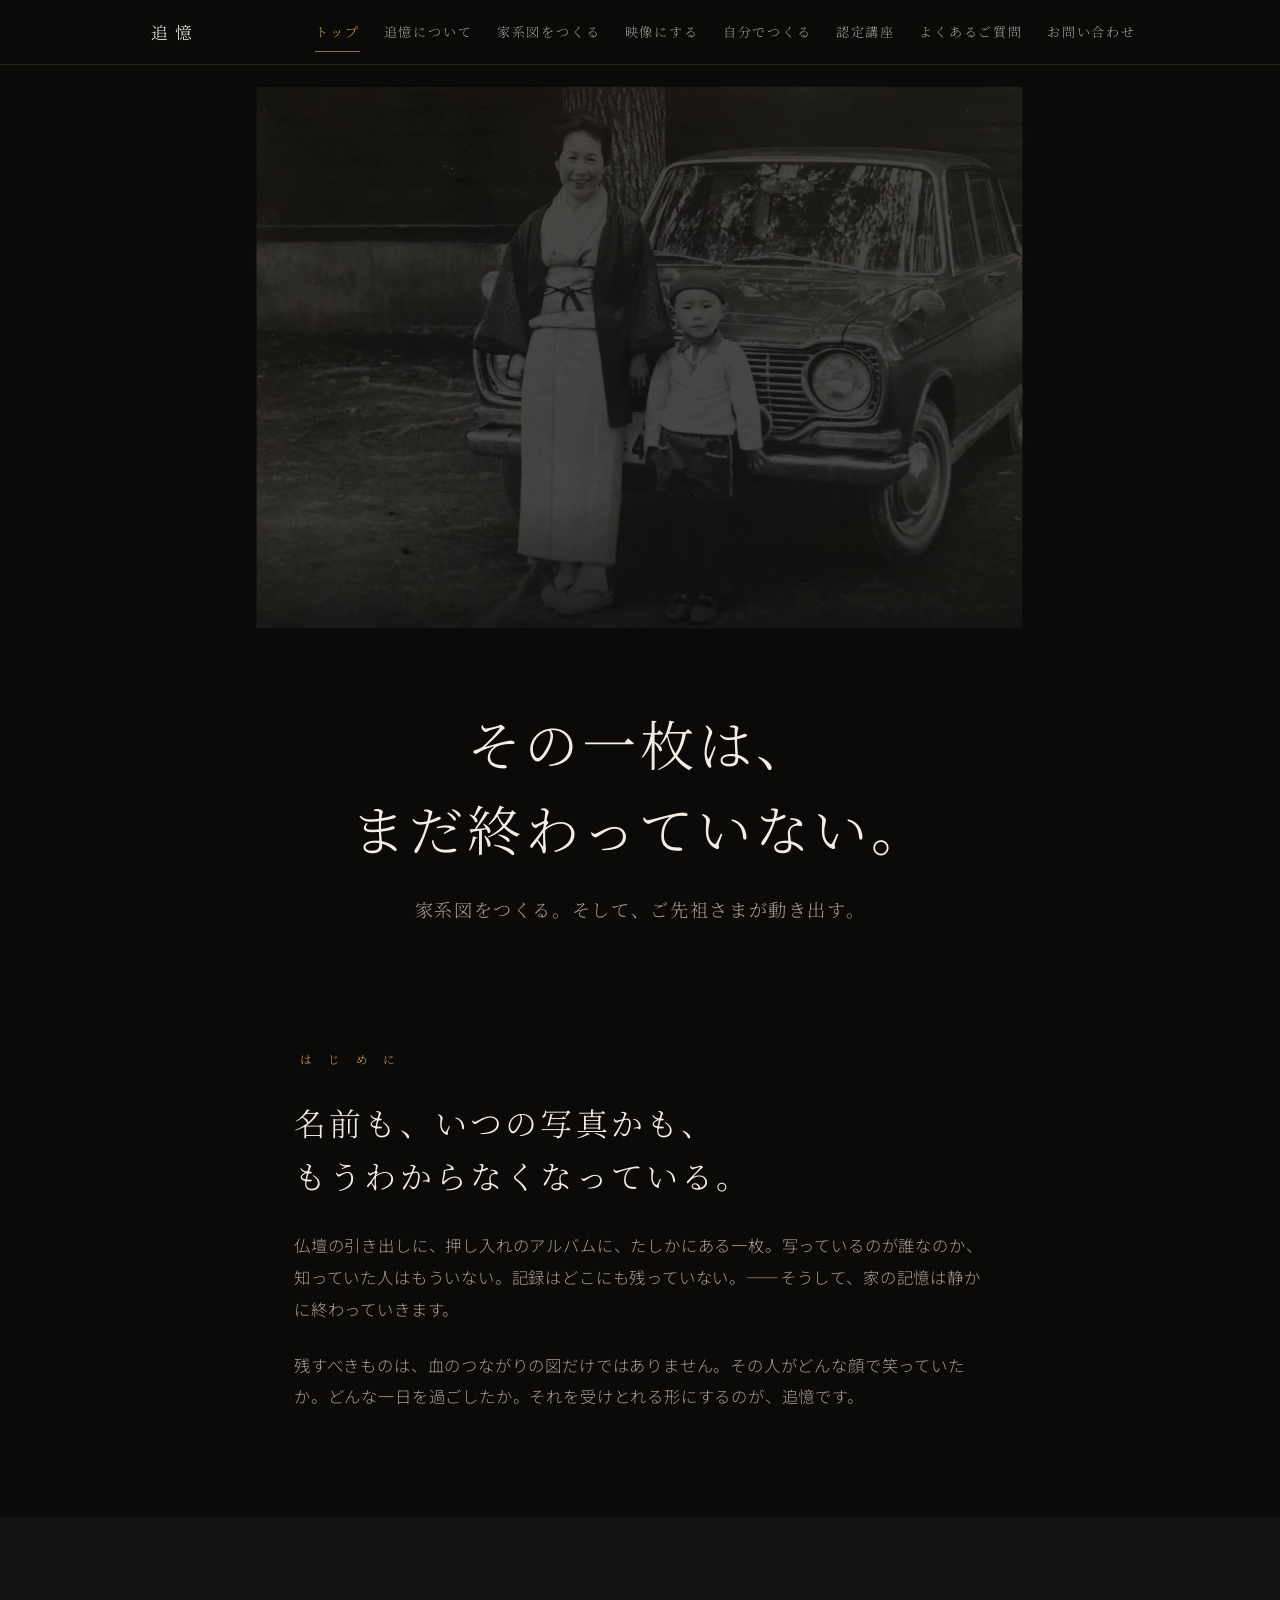
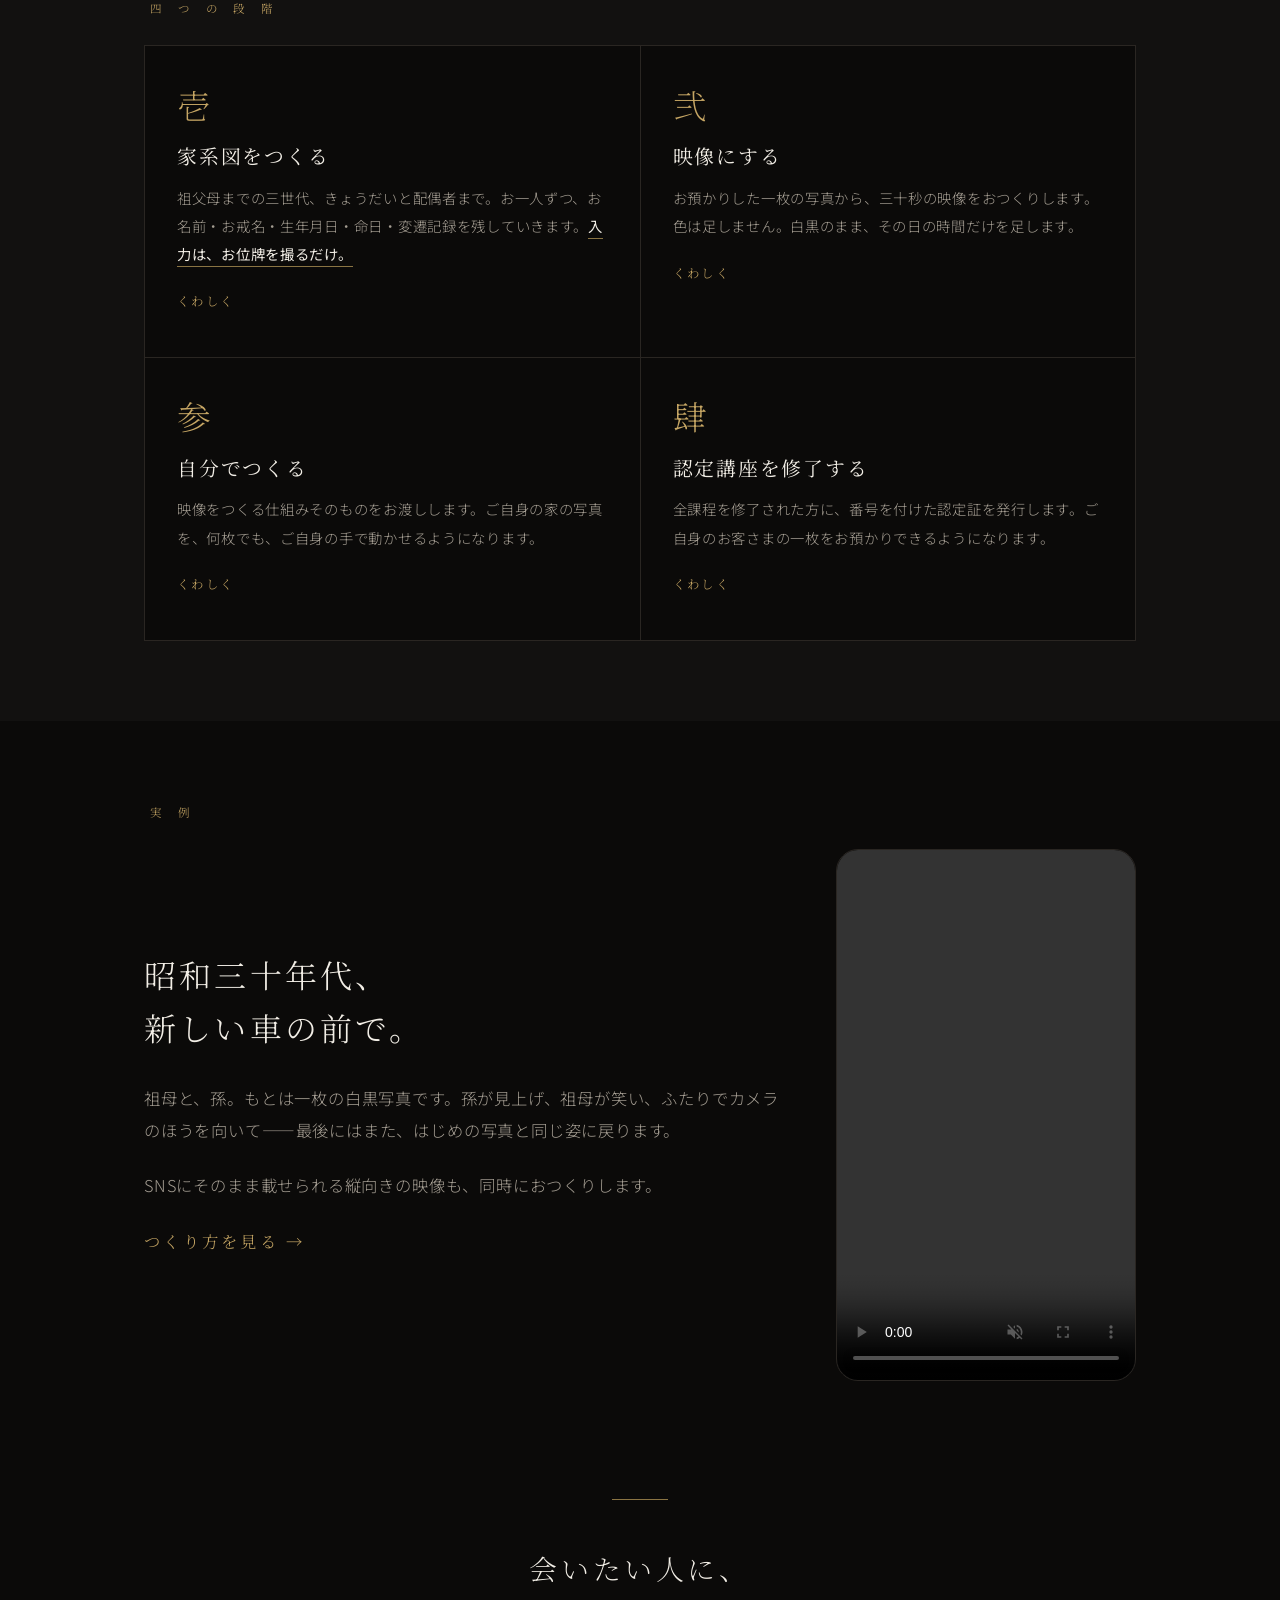
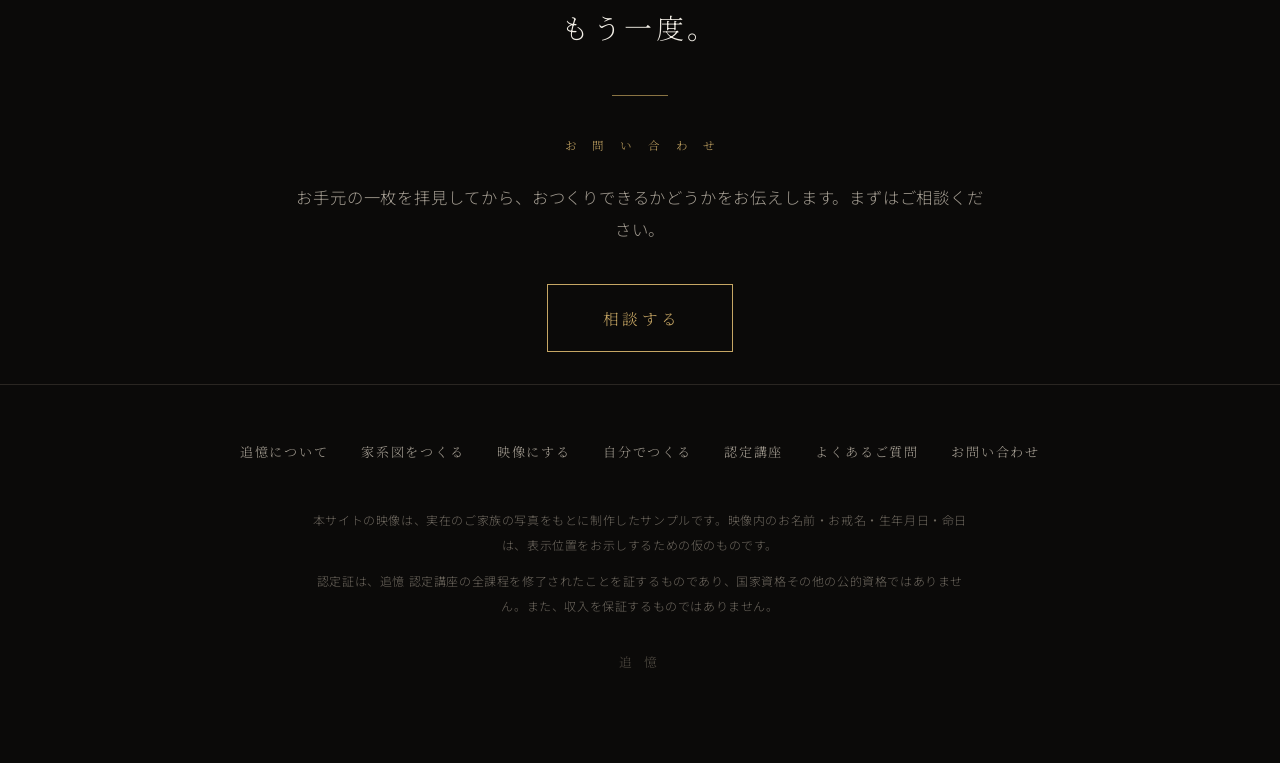
==== commit 6f170426: "「撮るだけ入力」への導線を追加（家系図ページ・トップ・よくあるご質問）" ====
--- a/index.html
+++ b/index.html
@@ -59,7 +59,7 @@
       <a class="card" href="/kakeizu">
         <div class="n">壱</div>
         <h3>家系図をつくる</h3>
-        <p>祖父母までの三世代、きょうだいと配偶者まで。お一人ずつ、お名前・お戒名・生年月日・命日・変遷記録を残していきます。</p>
+        <p>祖父母までの三世代、きょうだいと配偶者まで。お一人ずつ、お名前・お戒名・生年月日・命日・変遷記録を残していきます。<strong>入力は、お位牌を撮るだけ。</strong></p>
         <span class="more">くわしく</span>
       </a>
       <a class="card" href="/movie">
--- a/style.css
+++ b/style.css
@@ -197,3 +197,8 @@
   font-family:var(--serif);font-size:.8rem;letter-spacing:.32em;
   color:#4e4941;text-align:center;margin-top:2rem;
 }
+
+.tool{border:1px solid var(--gold-dim);padding:2.4rem 2rem;margin:2.6rem 0 0;text-align:center}
+.tool .k{font-family:var(--serif);font-size:.74rem;letter-spacing:.5em;text-indent:.5em;color:var(--gold);margin:0 0 1.2rem}
+.tool h3{font-size:1.4rem;margin-bottom:1rem}
+.tool p{color:var(--paper-dim);font-size:.94rem;max-width:520px;margin:0 auto 1.8rem}
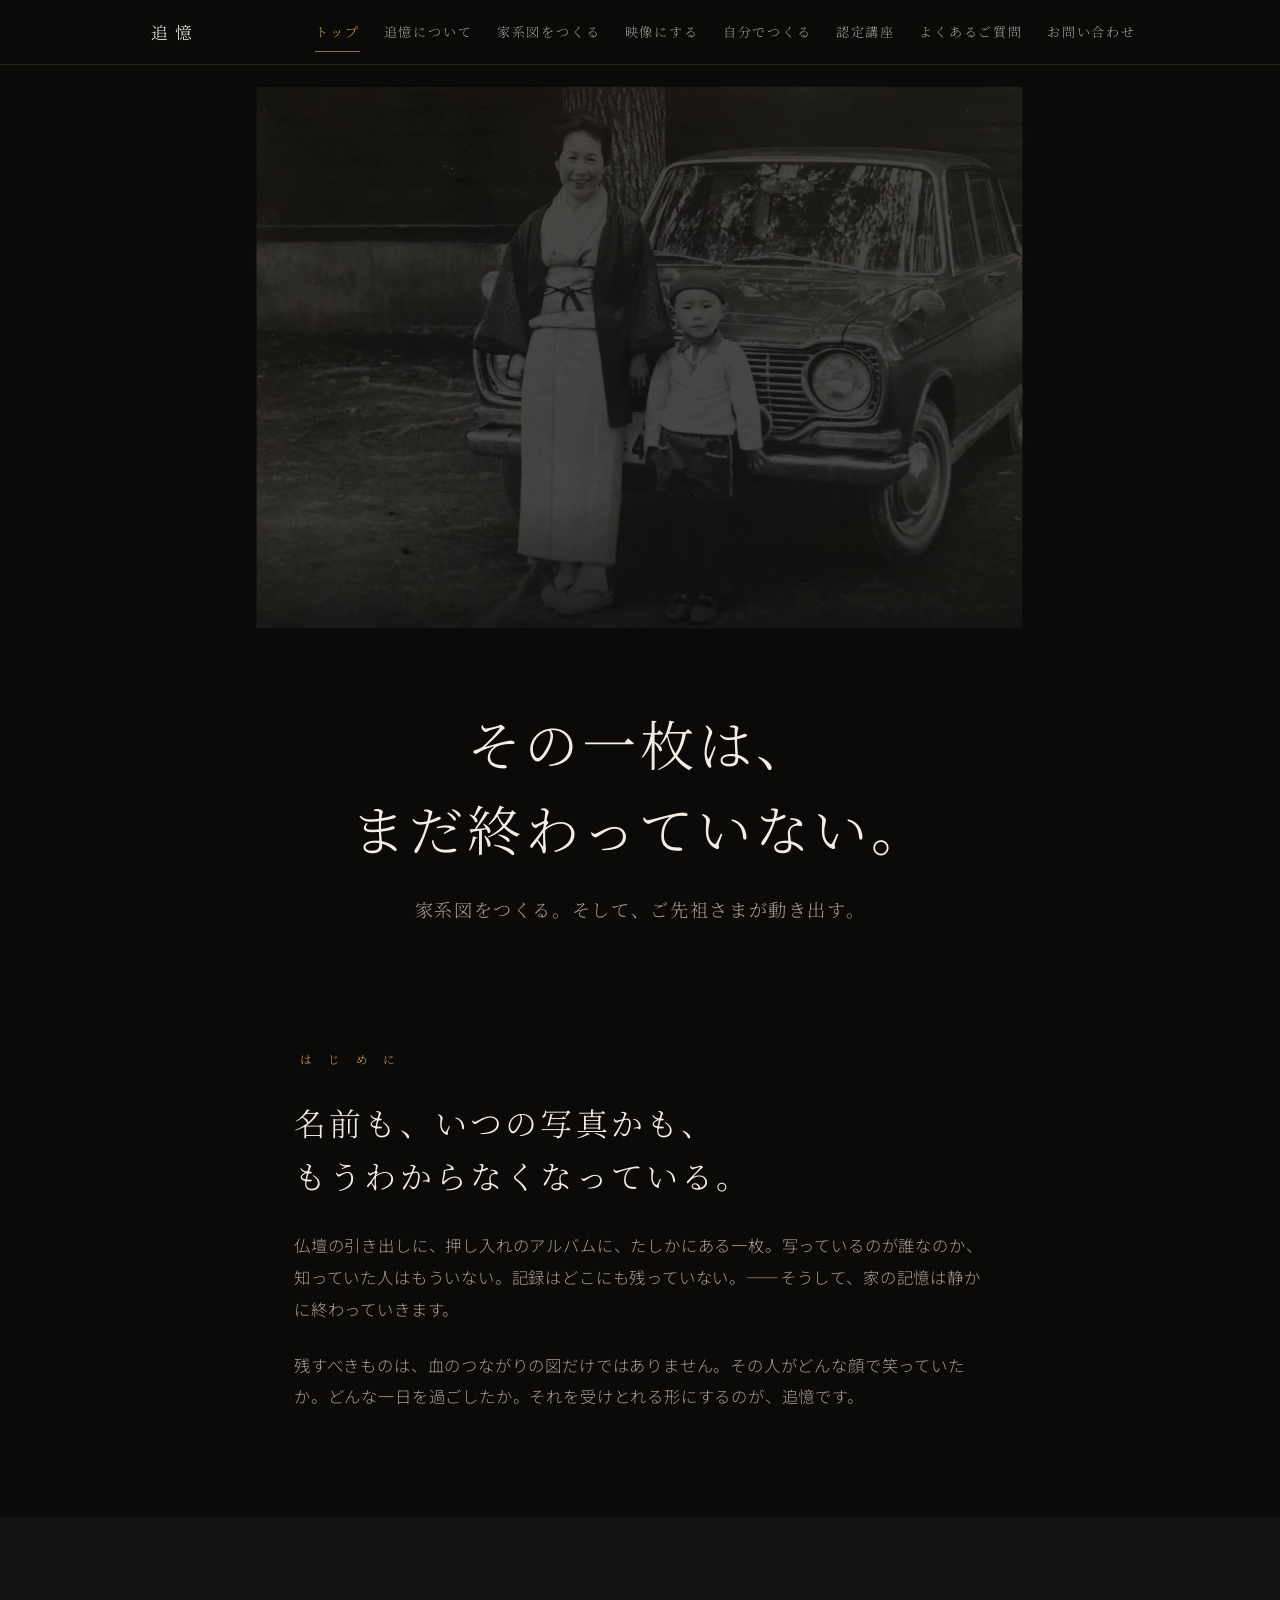
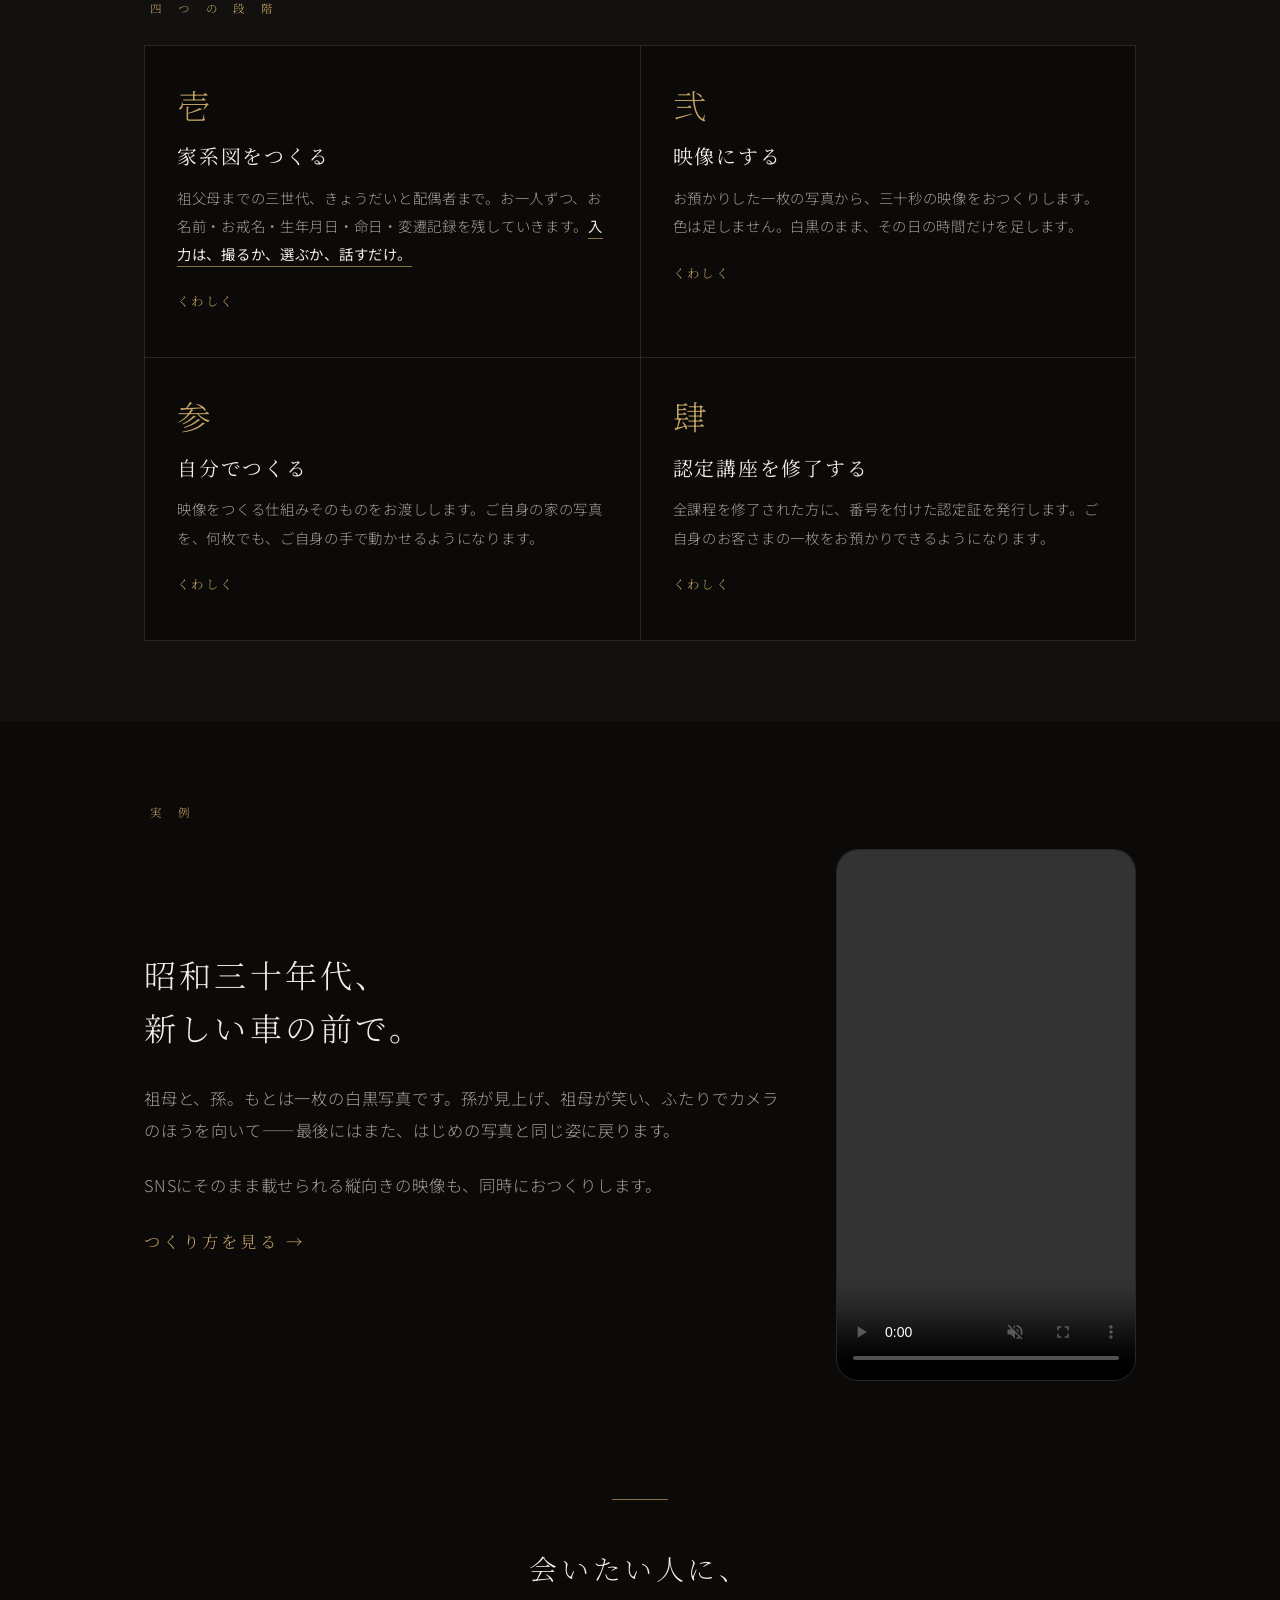
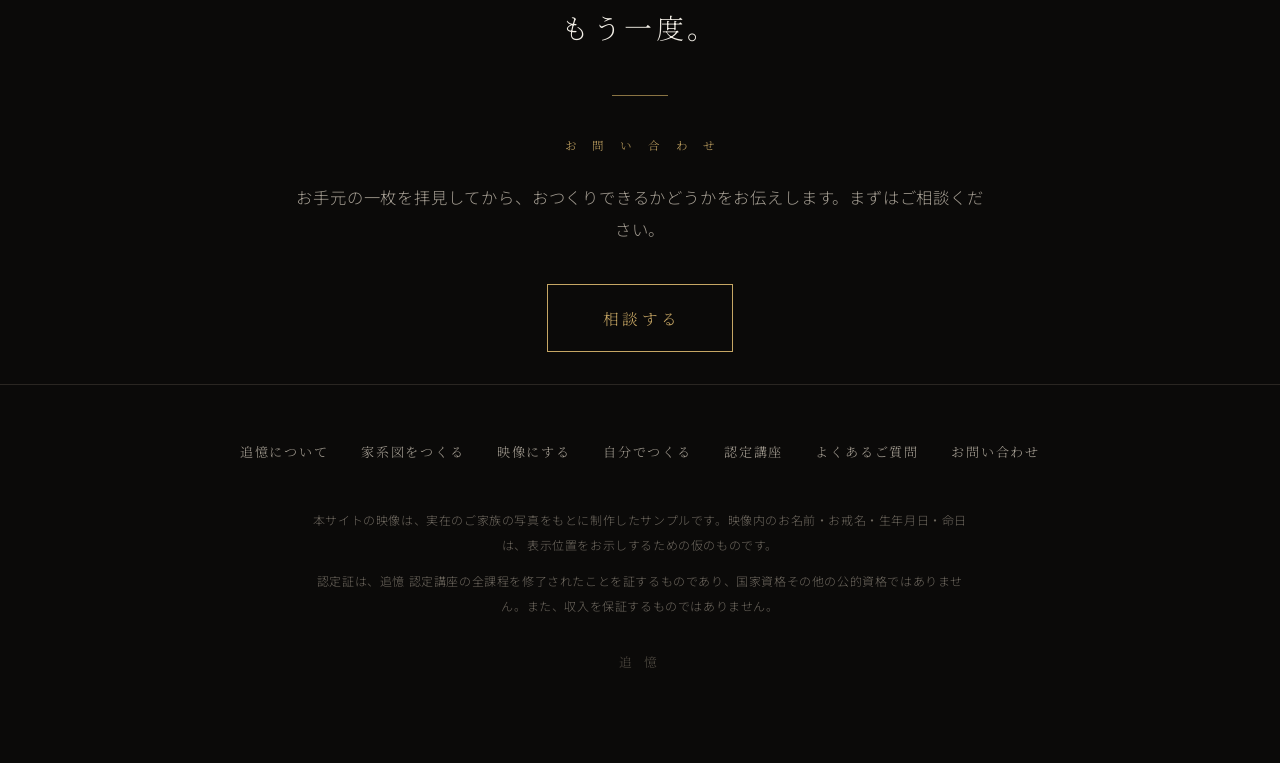
==== commit 56f5fa12: "入力手段が三つあることを明記（撮る・選ぶ・話す）" ====
--- a/index.html
+++ b/index.html
@@ -59,7 +59,7 @@
       <a class="card" href="/kakeizu">
         <div class="n">壱</div>
         <h3>家系図をつくる</h3>
-        <p>祖父母までの三世代、きょうだいと配偶者まで。お一人ずつ、お名前・お戒名・生年月日・命日・変遷記録を残していきます。<strong>入力は、お位牌を撮るだけ。</strong></p>
+        <p>祖父母までの三世代、きょうだいと配偶者まで。お一人ずつ、お名前・お戒名・生年月日・命日・変遷記録を残していきます。<strong>入力は、撮るか、選ぶか、話すだけ。</strong></p>
         <span class="more">くわしく</span>
       </a>
       <a class="card" href="/movie">
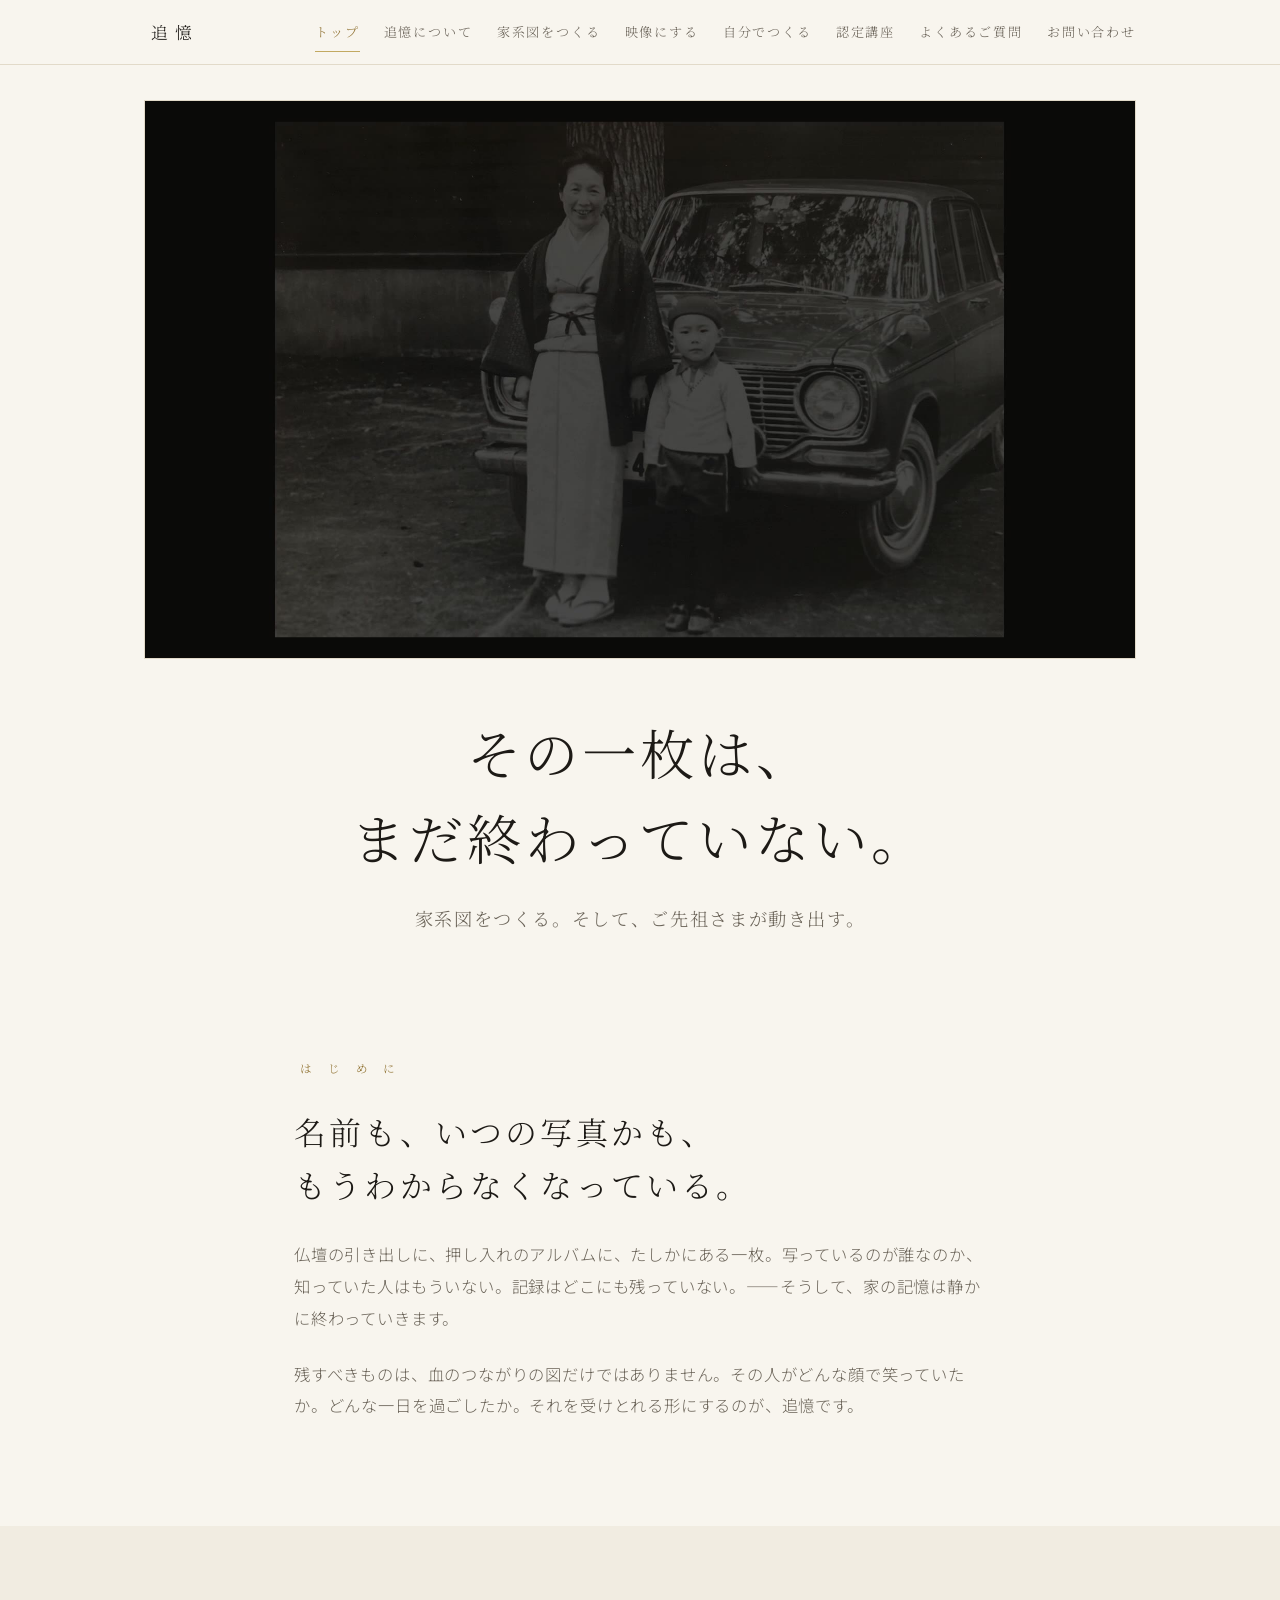
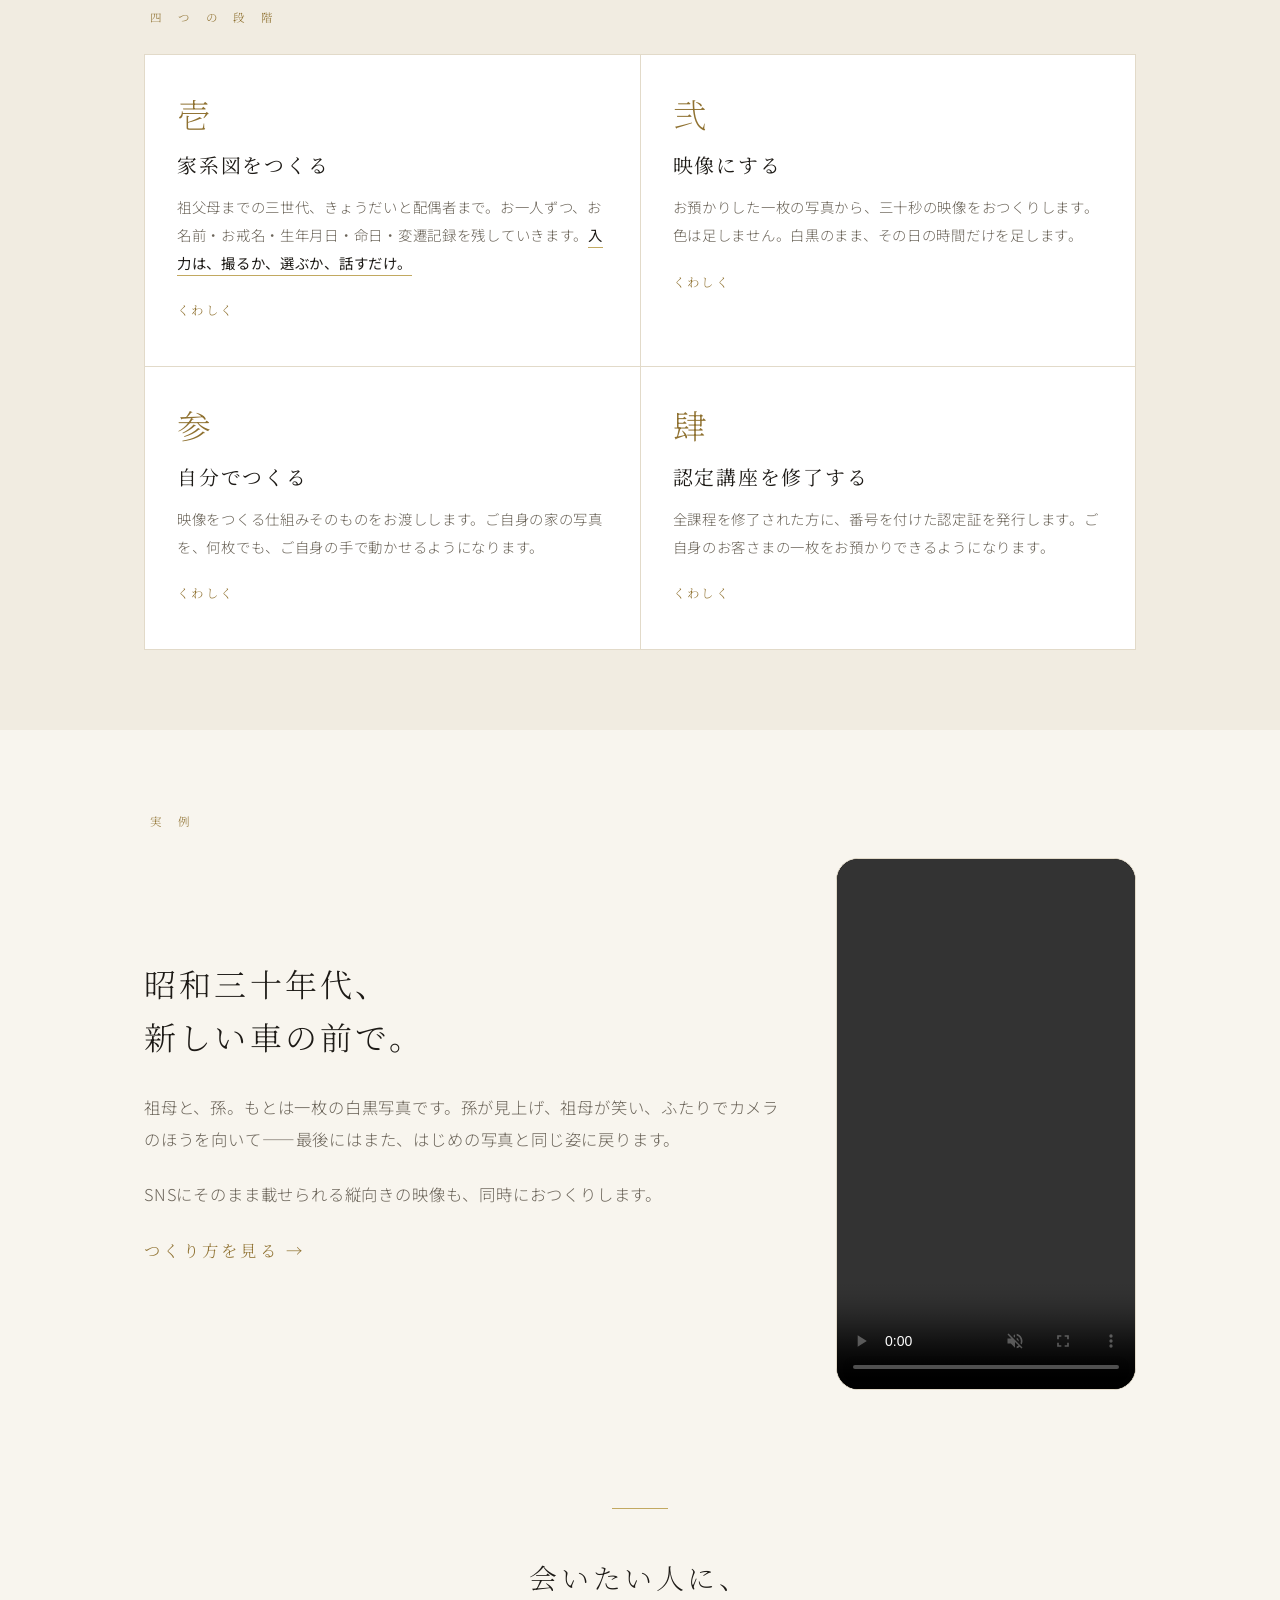
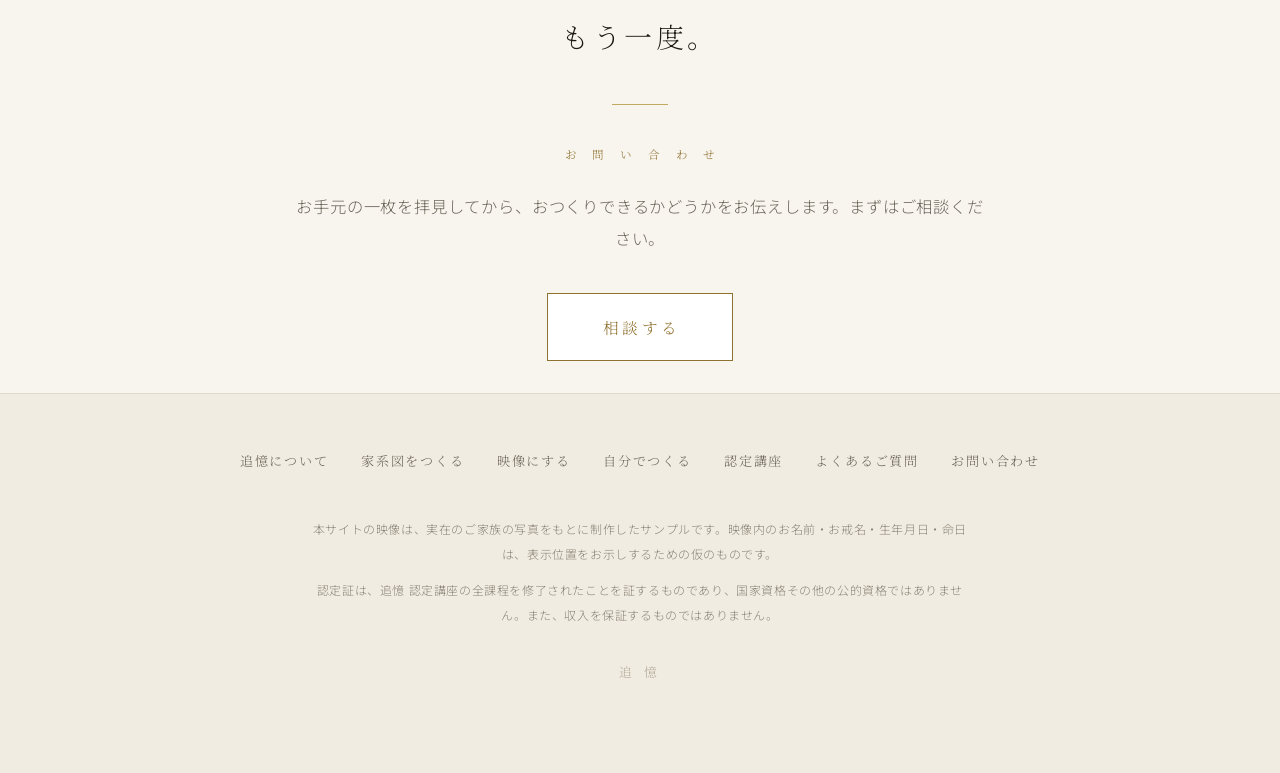
==== commit c92c7a2f: "配色を白（生成り）×金に変更。認定証も紙の色に作り直した" ====
--- a/index.html
+++ b/index.html
@@ -35,8 +35,12 @@
 </header>
 
 <main>
-<div class="hero-video">
-  <video src="/assets/tsuioku_16x9.mp4" poster="/assets/poster.jpg" autoplay muted loop playsinline preload="metadata"></video>
+<div class="hero">
+  <div class="wrap">
+    <div class="hero-video">
+      <video src="/assets/tsuioku_16x9.mp4" poster="/assets/poster.jpg" autoplay muted loop playsinline preload="metadata"></video>
+    </div>
+  </div>
 </div>
 <div class="hero-copy wrap">
   <h1>その一枚は、<br>まだ終わっていない。</h1>
--- a/style.css
+++ b/style.css
@@ -1,18 +1,19 @@
 :root{
-  --ink:#0b0a09;
-  --ink-2:#121110;
-  --paper:#f2eee6;
-  --paper-dim:#a49d92;
-  --gold:#c6a664;
-  --gold-dim:#8a7443;
-  --rule:#2a2622;
+  --paper:#f8f5ee;        /* 地：生成り */
+  --paper-2:#f1ece1;      /* 一段沈めた帯 */
+  --card:#ffffff;
+  --ink:#1d1a16;          /* 本文 */
+  --ink-dim:#6b6459;      /* 副文 */
+  --gold:#8f7130;         /* 文字に使う金 */
+  --gold-line:#c2a961;    /* 罫に使う金 */
+  --rule:#e2dac9;
   --serif:"Noto Serif JP",'Yu Mincho','游明朝',serif;
   --sans:"Noto Sans JP",'Yu Gothic','游ゴシック',sans-serif;
 }
 *{box-sizing:border-box}
 html{scroll-behavior:smooth;-webkit-text-size-adjust:100%}
 body{
-  margin:0;background:var(--ink);color:var(--paper);
+  margin:0;background:var(--paper);color:var(--ink);
   font-family:var(--sans);font-weight:300;line-height:1.95;
   -webkit-font-smoothing:antialiased;
 }
@@ -25,7 +26,7 @@
 /* ============ header ============ */
 .site-head{
   position:sticky;top:0;z-index:50;
-  background:rgba(11,10,9,.9);backdrop-filter:blur(10px);
+  background:rgba(248,245,238,.93);backdrop-filter:blur(10px);
   border-bottom:1px solid var(--rule);
 }
 .head-in{
@@ -34,17 +35,17 @@
 }
 .brand{
   font-family:var(--serif);font-size:1.05rem;letter-spacing:.42em;text-indent:.42em;
-  color:var(--paper);text-decoration:none;white-space:nowrap;flex-shrink:0;
+  color:var(--ink);text-decoration:none;white-space:nowrap;flex-shrink:0;
 }
 .nav{display:flex;gap:1.5rem;overflow-x:auto;scrollbar-width:none}
 .nav::-webkit-scrollbar{display:none}
 .nav a{
   font-family:var(--serif);font-size:.82rem;letter-spacing:.14em;
-  color:var(--paper-dim);text-decoration:none;white-space:nowrap;
+  color:var(--ink-dim);text-decoration:none;white-space:nowrap;
   padding:.45rem 0;border-bottom:1px solid transparent;transition:color .25s,border-color .25s;
 }
-.nav a:hover{color:var(--paper)}
-.nav a[aria-current="page"]{color:var(--gold);border-bottom-color:var(--gold-dim)}
+.nav a:hover{color:var(--ink)}
+.nav a[aria-current="page"]{color:var(--gold);border-bottom-color:var(--gold-line)}
 @media(max-width:900px){
   .head-in{flex-direction:column;align-items:stretch;gap:0;padding:0}
   .brand{padding:.9rem 24px .3rem;text-align:center}
@@ -69,42 +70,42 @@
   letter-spacing:.09em;margin:0 0 .9rem;line-height:1.7;
 }
 p{font-size:clamp(.94rem,1.7vw,1.02rem);letter-spacing:.05em;margin:0 0 1.5rem}
-.dim{color:var(--paper-dim)}
+.dim{color:var(--ink-dim)}
 .lede{
-  font-family:var(--serif);font-weight:300;color:var(--paper-dim);
+  font-family:var(--serif);font-weight:300;color:var(--ink-dim);
   font-size:clamp(.98rem,2vw,1.14rem);letter-spacing:.09em;
 }
-strong{font-weight:400;color:var(--paper);border-bottom:1px solid var(--gold-dim);padding-bottom:2px}
-.rule{width:56px;height:1px;background:var(--gold-dim);border:0;margin:2.4rem auto}
+strong{font-weight:400;color:var(--ink);border-bottom:1px solid var(--gold-line);padding-bottom:2px}
+.rule{width:56px;height:1px;background:var(--gold-line);border:0;margin:2.4rem auto}
 
 section{padding:5rem 0}
-section.alt{background:var(--ink-2)}
+section.alt{background:var(--paper-2)}
 .page-head{padding:4.5rem 0 3rem;border-bottom:1px solid var(--rule)}
 
 /* ============ hero ============ */
-.hero-video{position:relative;width:100%;max-width:1040px;margin:0 auto;background:#000;overflow:hidden}
+.hero-video{
+  position:relative;width:100%;max-width:1040px;margin:0 auto;
+  background:#0b0a09;overflow:hidden;border:1px solid var(--rule);
+}
 .hero-video video{width:100%;height:auto}
-.hero-video::after{
-  content:"";position:absolute;inset:0;pointer-events:none;
-  background:linear-gradient(to bottom,rgba(11,10,9,0) 74%,rgba(11,10,9,.85) 100%);
-}
 .hero-copy{text-align:center;margin-top:3.2rem;padding-bottom:1rem}
 .hero-copy h1{
   font-family:var(--serif);font-weight:300;
   font-size:clamp(1.62rem,4.6vw,3.4rem);line-height:1.55;letter-spacing:.07em;margin:0 0 1.4rem;
 }
+.hero{padding-top:2.2rem}
 
 /* ============ cards ============ */
 .cards{display:grid;grid-template-columns:repeat(2,1fr);gap:1px;background:var(--rule);border:1px solid var(--rule)}
 @media(max-width:760px){.cards{grid-template-columns:1fr}}
 .card{
-  background:var(--ink);padding:2.6rem 2rem;text-decoration:none;display:block;
+  background:var(--card);padding:2.6rem 2rem;text-decoration:none;display:block;
   transition:background .3s ease;
 }
-.card:hover{background:var(--ink-2)}
+.card:hover{background:var(--paper)}
 .card .n{font-family:var(--serif);font-size:2.1rem;font-weight:200;color:var(--gold);line-height:1;margin-bottom:1.1rem}
 .card h3{margin-bottom:.7rem}
-.card p{font-size:.9rem;color:var(--paper-dim);margin:0}
+.card p{font-size:.9rem;color:var(--ink-dim);margin:0}
 .card .more{
   display:inline-block;margin-top:1.3rem;font-family:var(--serif);
   font-size:.78rem;letter-spacing:.2em;color:var(--gold);
@@ -113,14 +114,14 @@
 /* ============ pieces ============ */
 .tree{margin:2.4rem 0;max-width:660px}
 .fields{
-  font-family:var(--serif);font-size:.88rem;color:var(--gold-dim);
+  font-family:var(--serif);font-size:.88rem;color:var(--gold);
   letter-spacing:.14em;line-height:2.2;margin:1.4rem 0 0;
 }
 .cert{margin:2.4rem 0 0;max-width:560px}
 .cert img{border:1px solid var(--rule);width:100%}
 .cert figcaption{
   font-family:var(--serif);font-size:.76rem;letter-spacing:.16em;
-  color:var(--gold-dim);margin-top:.9rem;text-align:center;
+  color:var(--gold);margin-top:.9rem;text-align:center;
 }
 .phone{width:300px;max-width:100%;border:1px solid var(--rule);border-radius:22px;overflow:hidden;background:#000}
 .phone video{width:100%;aspect-ratio:9/16;object-fit:cover}
@@ -131,10 +132,10 @@
 .spec dl{display:grid;grid-template-columns:180px 1fr;margin:0}
 @media(max-width:620px){.spec dl{grid-template-columns:1fr}}
 .spec dt{
-  font-family:var(--serif);font-size:.86rem;letter-spacing:.14em;color:var(--gold-dim);
+  font-family:var(--serif);font-size:.86rem;letter-spacing:.14em;color:var(--gold);
   padding:1.15rem 0;border-bottom:1px solid var(--rule);
 }
-.spec dd{margin:0;padding:1.15rem 0;border-bottom:1px solid var(--rule);font-size:.94rem;color:var(--paper-dim)}
+.spec dd{margin:0;padding:1.15rem 0;border-bottom:1px solid var(--rule);font-size:.94rem;color:var(--ink-dim)}
 @media(max-width:620px){
   .spec dt{padding-bottom:.2rem;border-bottom:0}
   .spec dd{padding-top:.3rem}
@@ -150,27 +151,27 @@
 .qa summary::before{content:"Q";position:absolute;left:0;top:1.6rem;color:var(--gold);font-size:.86rem;letter-spacing:0}
 .qa summary::after{
   content:"";position:absolute;right:6px;top:2.1rem;width:9px;height:9px;
-  border-right:1px solid var(--gold-dim);border-bottom:1px solid var(--gold-dim);
+  border-right:1px solid var(--gold-line);border-bottom:1px solid var(--gold-line);
   transform:rotate(45deg);transition:transform .25s;
 }
 .qa details[open] summary::after{transform:rotate(-135deg)}
-.qa .a{padding:0 2.4rem 1.8rem 2.2rem;color:var(--paper-dim);font-size:.94rem;position:relative}
-.qa .a::before{content:"A";position:absolute;left:0;top:.15rem;color:var(--gold-dim);font-size:.86rem;font-family:var(--serif)}
+.qa .a{padding:0 2.4rem 1.8rem 2.2rem;color:var(--ink-dim);font-size:.94rem;position:relative}
+.qa .a::before{content:"A";position:absolute;left:0;top:.15rem;color:var(--gold-line);font-size:.86rem;font-family:var(--serif)}
 .qa .a p:last-child{margin-bottom:0}
 
 .btn{
   display:inline-block;padding:1.1rem 3.2rem;
-  border:1px solid var(--gold);color:var(--gold);text-decoration:none;
+  border:1px solid var(--gold);color:var(--gold);text-decoration:none;background:var(--card);
   font-family:var(--serif);font-size:.98rem;letter-spacing:.22em;text-indent:.22em;
   transition:background .35s ease,color .35s ease;
 }
-.btn:hover{background:var(--gold);color:var(--ink)}
+.btn:hover{background:var(--gold);color:var(--paper)}
 .btn-row{text-align:center;margin-top:2.4rem}
 
 .quote{text-align:center}
 .quote p{
   font-family:var(--serif);font-weight:200;
-  font-size:clamp(1.15rem,3vw,1.75rem);line-height:2.1;letter-spacing:.13em;color:var(--paper);margin:0;
+  font-size:clamp(1.15rem,3vw,1.75rem);line-height:2.1;letter-spacing:.13em;color:var(--ink);margin:0;
 }
 
 .next{
@@ -181,24 +182,25 @@
   font-family:var(--serif);font-size:.9rem;letter-spacing:.14em;
   color:var(--gold);text-decoration:none;
 }
-.next a:hover{color:var(--paper)}
+.next a:hover{color:var(--ink)}
 
 /* ============ footer ============ */
-.site-foot{border-top:1px solid var(--rule);padding:3.4rem 0 4rem;margin-top:2rem}
+.site-foot{border-top:1px solid var(--rule);padding:3.4rem 0 4rem;margin-top:2rem;background:var(--paper-2)}
 .foot-nav{
   display:flex;flex-wrap:wrap;gap:.6rem 2rem;justify-content:center;margin:0 0 2.6rem;
   font-family:var(--serif);font-size:.82rem;letter-spacing:.14em;
 }
-.foot-nav a{color:var(--paper-dim);text-decoration:none}
-.foot-nav a:hover{color:var(--paper)}
+.foot-nav a{color:var(--ink-dim);text-decoration:none}
+.foot-nav a:hover{color:var(--ink)}
 .note{max-width:660px;margin:0 auto;text-align:center}
-.note p{font-size:.75rem;line-height:2.1;color:#6d675e;letter-spacing:.05em;margin:0 0 .7rem}
+.note p{font-size:.75rem;line-height:2.1;color:#8a8377;letter-spacing:.05em;margin:0 0 .7rem}
 .brandmark{
   font-family:var(--serif);font-size:.8rem;letter-spacing:.32em;
-  color:#4e4941;text-align:center;margin-top:2rem;
-}
-
-.tool{border:1px solid var(--gold-dim);padding:2.4rem 2rem;margin:2.6rem 0 0;text-align:center}
+  color:#b3aa9b;text-align:center;margin-top:2rem;
+}
+
+/* ============ かんたん入力への案内 ============ */
+.tool{border:1px solid var(--gold-line);background:var(--card);padding:2.4rem 2rem;margin:2.6rem 0 0;text-align:center}
 .tool .k{font-family:var(--serif);font-size:.74rem;letter-spacing:.5em;text-indent:.5em;color:var(--gold);margin:0 0 1.2rem}
 .tool h3{font-size:1.4rem;margin-bottom:1rem}
-.tool p{color:var(--paper-dim);font-size:.94rem;max-width:520px;margin:0 auto 1.8rem}
+.tool p{color:var(--ink-dim);font-size:.94rem;max-width:520px;margin:0 auto 1.8rem}
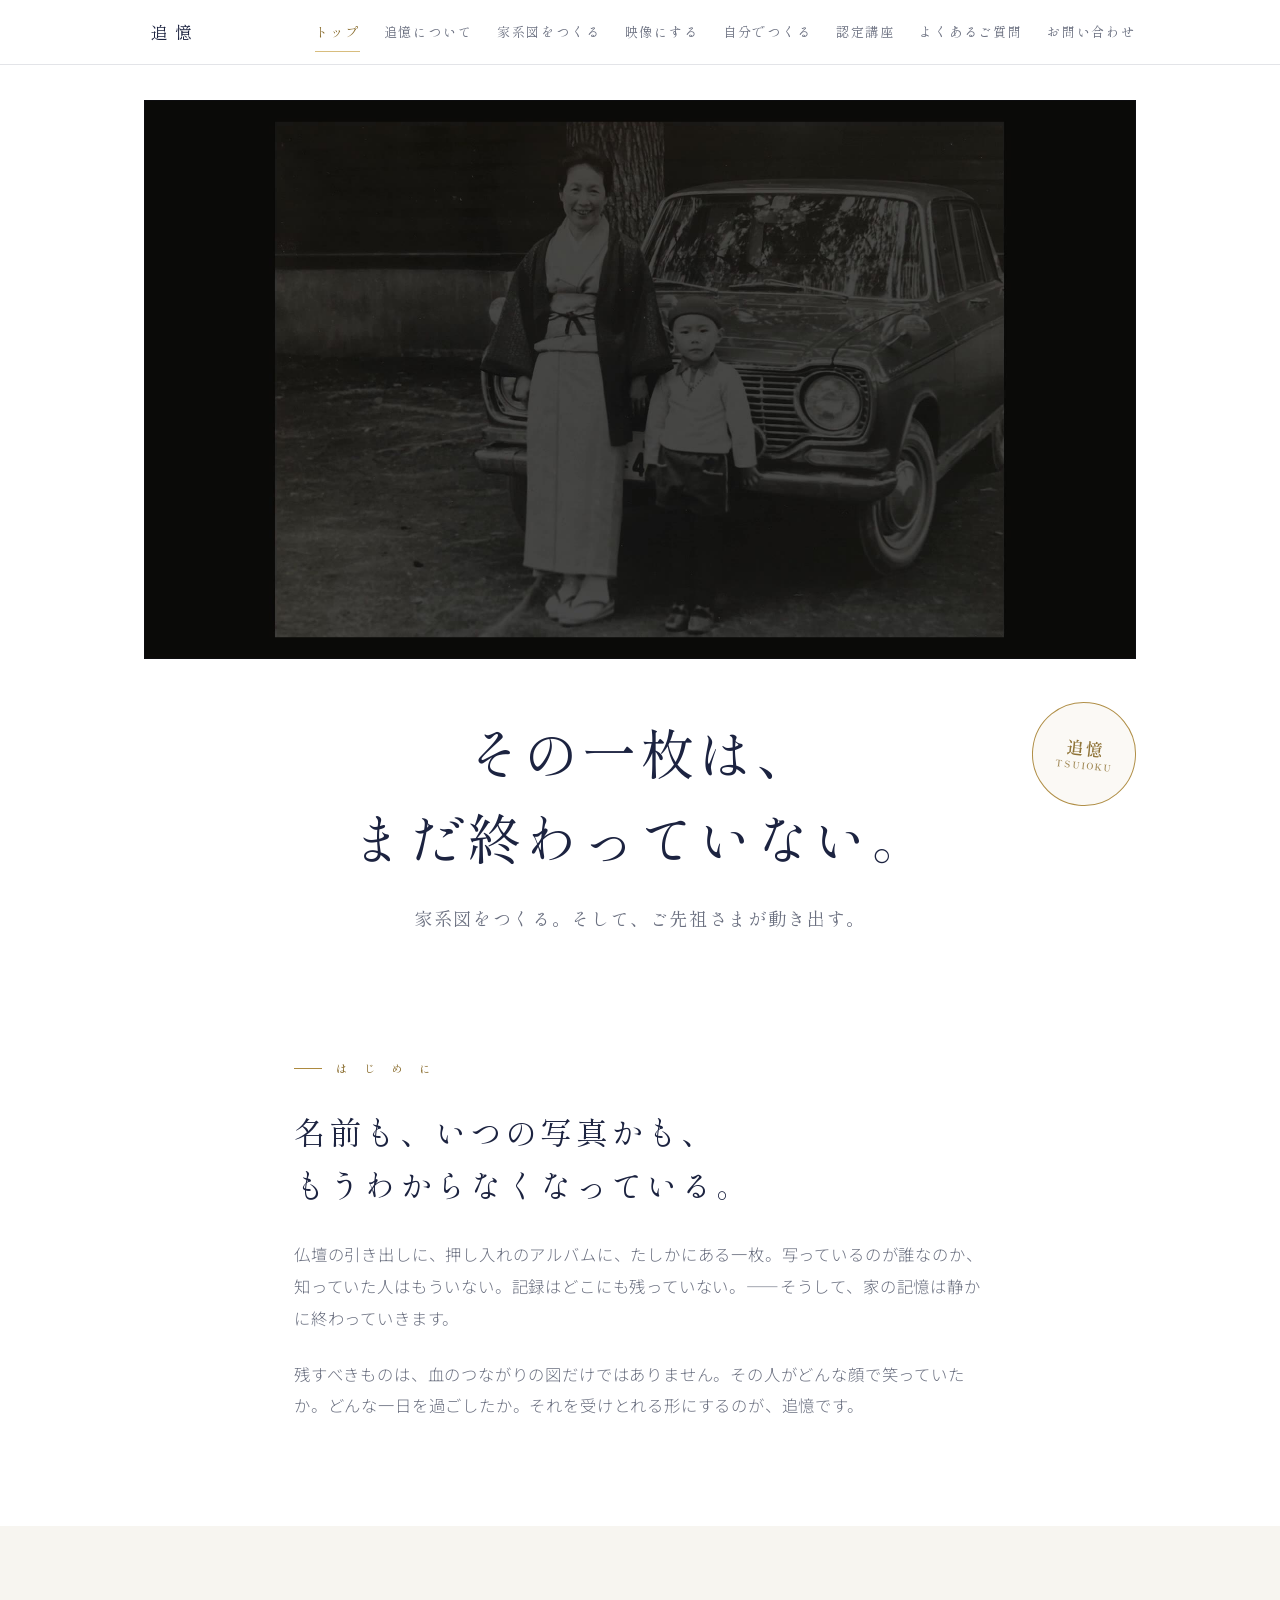
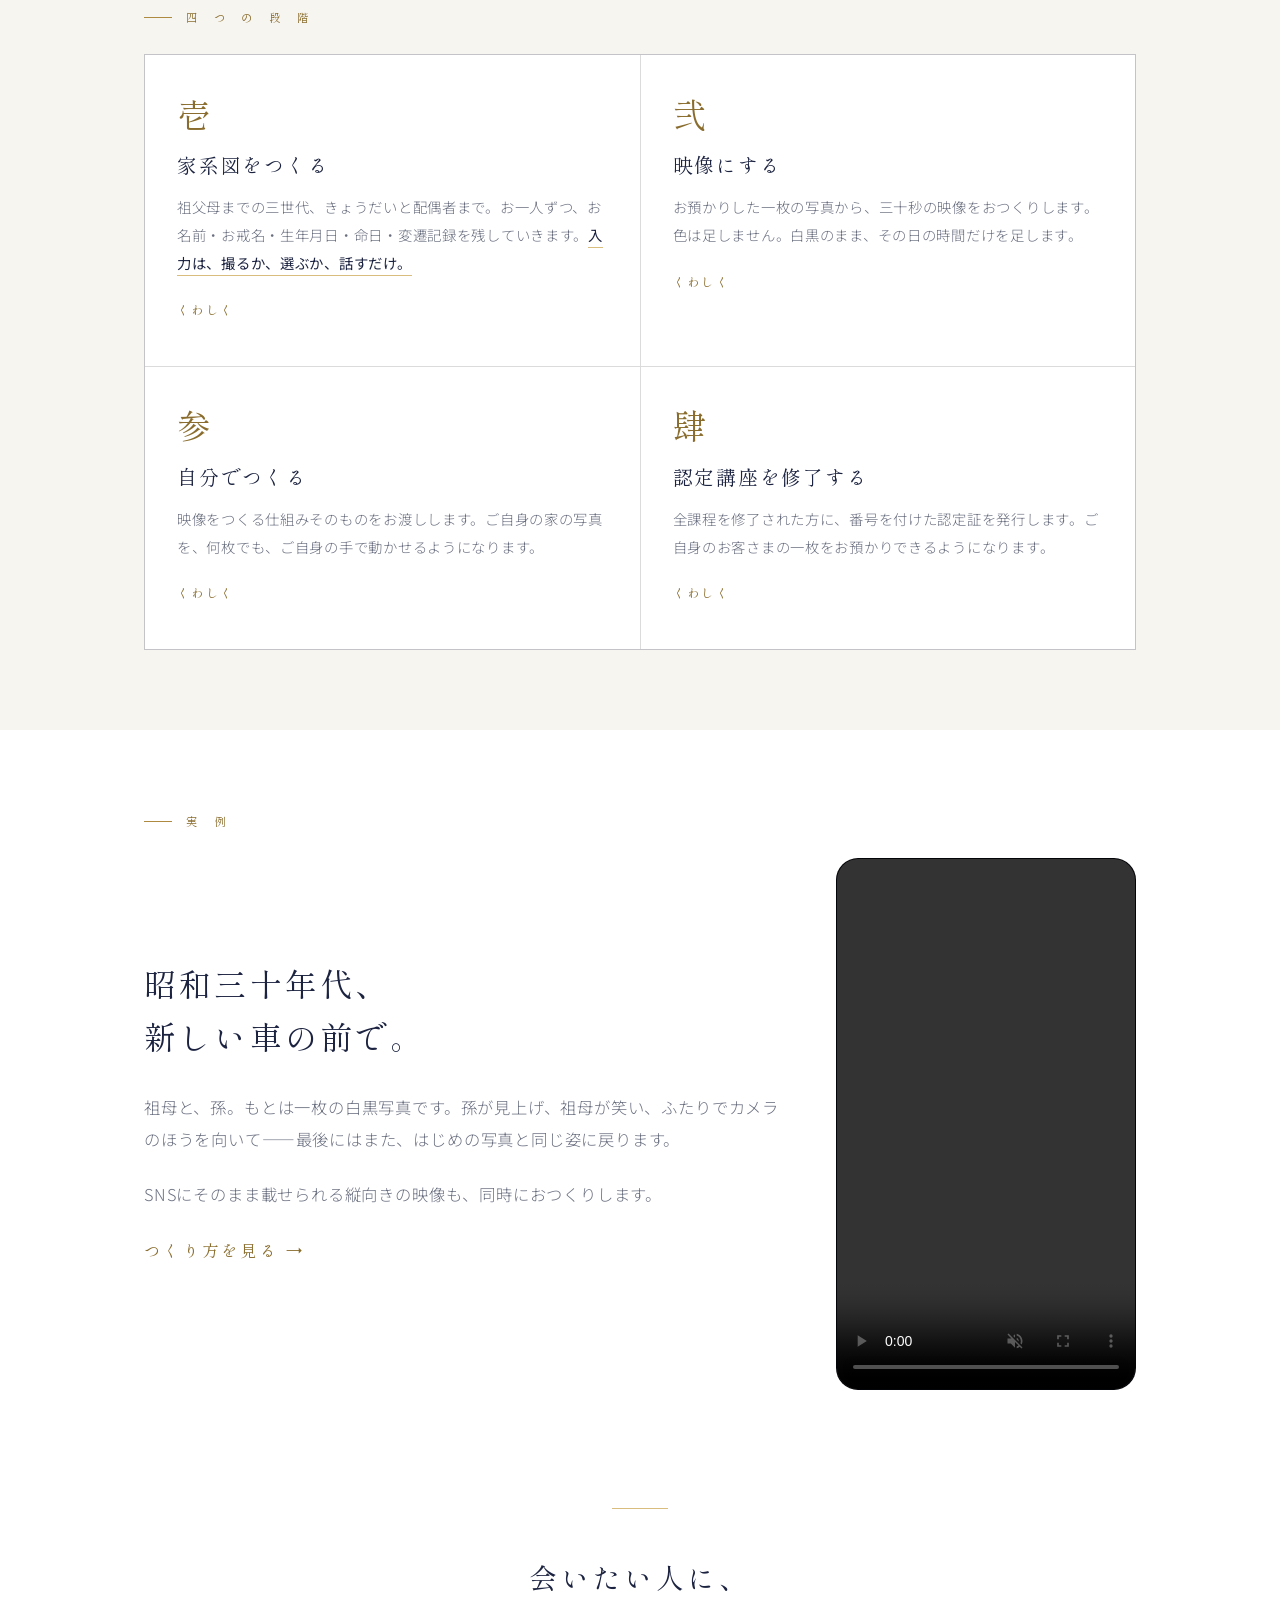
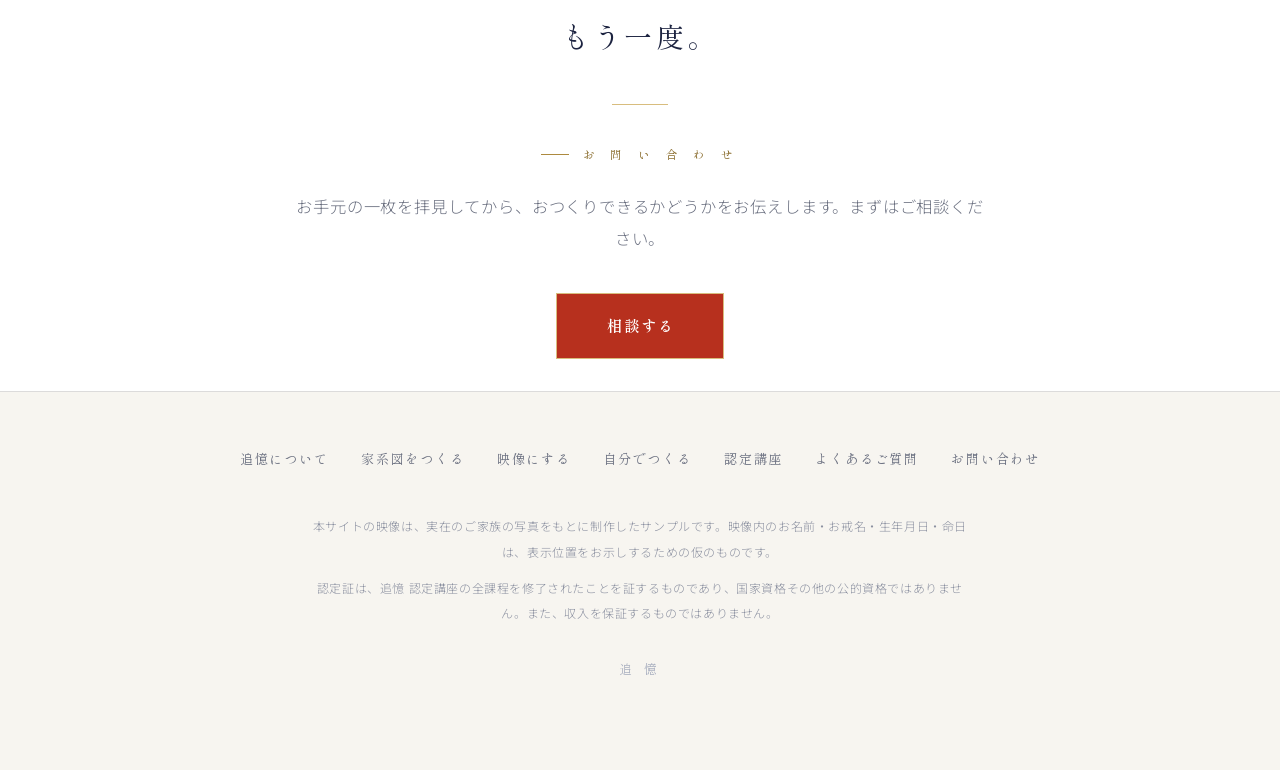
==== commit dd541d9f: "いただいたデザイン案に合わせる：藍×金、しっぽり明朝、朱印、スクロールで現れる動き、朱のCTA" ====
--- a/index.html
+++ b/index.html
@@ -1,6 +1,7 @@
 <!doctype html>
 <html lang="ja">
 <head>
+<script>document.documentElement.classList.add("js");</script>
 <meta charset="utf-8">
 <meta name="viewport" content="width=device-width, initial-scale=1">
 <title>追憶 ─ 家系図をつくり、ご先祖さまの一枚を動かす</title>
@@ -13,7 +14,7 @@
 <meta name="twitter:card" content="summary_large_image">
 <link rel="preconnect" href="https://fonts.googleapis.com">
 <link rel="preconnect" href="https://fonts.gstatic.com" crossorigin>
-<link href="https://fonts.googleapis.com/css2?family=Noto+Serif+JP:wght@200;300;400;500&family=Noto+Sans+JP:wght@300;400&display=swap" rel="stylesheet">
+<link href="https://fonts.googleapis.com/css2?family=Shippori+Mincho:wght@400;500;600;700;800&family=Noto+Serif+JP:wght@400;500;600&family=Noto+Sans+JP:wght@300;400;500&display=swap" rel="stylesheet">
 <link rel="stylesheet" href="/style.css">
 </head>
 <body>
@@ -42,7 +43,8 @@
     </div>
   </div>
 </div>
-<div class="hero-copy wrap">
+<div class="hero-copy wrap" style="position:relative">
+  <div class="seal"><span>追憶</span><span style="font-size:9px;letter-spacing:.24em;text-indent:.24em;opacity:.85">TSUIOKU</span></div>
   <h1>その一枚は、<br>まだ終わっていない。</h1>
   <p class="lede">家系図をつくる。そして、ご先祖さまが動き出す。</p>
 </div>
@@ -114,7 +116,7 @@
 <section class="narrow" style="text-align:center">
   <p class="eyebrow" style="text-align:center">お 問 い 合 わ せ</p>
   <p class="dim">お手元の一枚を拝見してから、おつくりできるかどうかをお伝えします。まずはご相談ください。</p>
-  <div class="btn-row"><a class="btn" href="/contact">相談する</a></div>
+  <div class="btn-row"><a class="btn shu" href="/contact">相談する</a></div>
 </section>
 
 </main>
@@ -138,5 +140,22 @@
   </div>
 </footer>
 
+<script>
+(function(){
+  var els = [].slice.call(document.querySelectorAll("section"));
+  var showAll = function(){ els.forEach(function(el){ el.classList.add("is-visible"); }); };
+  if (!("IntersectionObserver" in window)) { showAll(); return; }
+  els.forEach(function(el){ el.classList.add("reveal"); });
+  var io = new IntersectionObserver(function(es){
+    es.forEach(function(e){
+      if (e.isIntersecting) { e.target.classList.add("is-visible"); io.unobserve(e.target); }
+    });
+  }, {rootMargin: "120px 0px 120px 0px", threshold: 0.01});
+  els.forEach(function(el){ io.observe(el); });
+  setTimeout(showAll, 2500);           /* 念のため：何かの理由で出なかったら全部出す */
+  window.addEventListener("beforeprint", showAll);
+})();
+</script>
+
 </body>
 </html>
--- a/style.css
+++ b/style.css
@@ -1,14 +1,17 @@
 :root{
-  --paper:#f8f5ee;        /* 地：生成り */
-  --paper-2:#f1ece1;      /* 一段沈めた帯 */
+  --paper:#ffffff;
+  --paper-2:#f7f5f0;
+  --paper-3:#efeae0;
   --card:#ffffff;
-  --ink:#1d1a16;          /* 本文 */
-  --ink-dim:#6b6459;      /* 副文 */
-  --gold:#8f7130;         /* 文字に使う金 */
-  --gold-line:#c2a961;    /* 罫に使う金 */
-  --rule:#e2dac9;
-  --serif:"Noto Serif JP",'Yu Mincho','游明朝',serif;
-  --sans:"Noto Sans JP",'Yu Gothic','游ゴシック',sans-serif;
+  --ink:#1c2340;          /* 藍 */
+  --ink-dim:#6b7080;
+  --gold:#8a6d2e;         /* 文字の金 */
+  --gold-mid:#ad8a3f;
+  --gold-line:#d8bd7e;
+  --shu:#b7301e;          /* 朱：ここぞの一点だけ */
+  --rule:rgba(28,35,64,.12);
+  --serif:'Shippori Mincho','Noto Serif JP','Yu Mincho','游明朝',serif;
+  --sans:'Noto Sans JP','Yu Gothic','游ゴシック',sans-serif;
 }
 *{box-sizing:border-box}
 html{scroll-behavior:smooth;-webkit-text-size-adjust:100%}
@@ -26,7 +29,7 @@
 /* ============ header ============ */
 .site-head{
   position:sticky;top:0;z-index:50;
-  background:rgba(248,245,238,.93);backdrop-filter:blur(10px);
+  background:rgba(255,255,255,.92);backdrop-filter:blur(10px);
   border-bottom:1px solid var(--rule);
 }
 .head-in{
@@ -102,7 +105,8 @@
   background:var(--card);padding:2.6rem 2rem;text-decoration:none;display:block;
   transition:background .3s ease;
 }
-.card:hover{background:var(--paper)}
+.card{transition:transform .5s cubic-bezier(.16,.8,.24,1),box-shadow .5s ease}
+.card:hover{transform:translateY(-6px);box-shadow:0 18px 40px rgba(28,35,64,.08);position:relative;z-index:2}
 .card .n{font-family:var(--serif);font-size:2.1rem;font-weight:200;color:var(--gold);line-height:1;margin-bottom:1.1rem}
 .card h3{margin-bottom:.7rem}
 .card p{font-size:.9rem;color:var(--ink-dim);margin:0}
@@ -160,12 +164,14 @@
 .qa .a p:last-child{margin-bottom:0}
 
 .btn{
-  display:inline-block;padding:1.1rem 3.2rem;
-  border:1px solid var(--gold);color:var(--gold);text-decoration:none;background:var(--card);
-  font-family:var(--serif);font-size:.98rem;letter-spacing:.22em;text-indent:.22em;
-  transition:background .35s ease,color .35s ease;
-}
-.btn:hover{background:var(--gold);color:var(--paper)}
+  display:inline-block;padding:1.05rem 3rem;
+  border:1px solid var(--ink);color:#fff;text-decoration:none;background:var(--ink);
+  font-family:var(--serif);font-size:.96rem;font-weight:600;letter-spacing:.14em;text-indent:.14em;
+  transition:background .3s ease,border-color .3s ease,transform .3s ease;
+}
+.btn:hover{background:var(--gold);border-color:var(--gold);transform:translateY(-2px)}
+.btn.shu{background:var(--shu);border-color:var(--gold-line)}
+.btn.shu:hover{background:#962717;border-color:var(--gold-line)}
 .btn-row{text-align:center;margin-top:2.4rem}
 
 .quote{text-align:center}
@@ -193,10 +199,10 @@
 .foot-nav a{color:var(--ink-dim);text-decoration:none}
 .foot-nav a:hover{color:var(--ink)}
 .note{max-width:660px;margin:0 auto;text-align:center}
-.note p{font-size:.75rem;line-height:2.1;color:#8a8377;letter-spacing:.05em;margin:0 0 .7rem}
+.note p{font-size:.75rem;line-height:2.1;color:#8b90a0;letter-spacing:.05em;margin:0 0 .7rem}
 .brandmark{
   font-family:var(--serif);font-size:.8rem;letter-spacing:.32em;
-  color:#b3aa9b;text-align:center;margin-top:2rem;
+  color:#aab0c0;text-align:center;margin-top:2rem;
 }
 
 /* ============ かんたん入力への案内 ============ */
@@ -204,3 +210,39 @@
 .tool .k{font-family:var(--serif);font-size:.74rem;letter-spacing:.5em;text-indent:.5em;color:var(--gold);margin:0 0 1.2rem}
 .tool h3{font-size:1.4rem;margin-bottom:1rem}
 .tool p{color:var(--ink-dim);font-size:.94rem;max-width:520px;margin:0 auto 1.8rem}
+
+
+/* ============ 罫つきの小見出し ============ */
+.eyebrow{display:flex;align-items:center;gap:14px;text-indent:0}
+.eyebrow::before{content:"";width:28px;height:1px;background:var(--gold-mid);flex:none}
+.quote .eyebrow,.btn-row + .eyebrow,section[style*="text-align:center"] .eyebrow{justify-content:center}
+
+/* ============ 朱印 ============ */
+.seal{
+  position:absolute;top:-8px;right:24px;width:104px;height:104px;
+  border:1.5px solid var(--gold-mid);border-radius:50%;
+  display:flex;align-items:center;justify-content:center;
+  color:var(--gold);font-family:var(--serif);font-size:17px;font-weight:600;
+  letter-spacing:.16em;text-indent:.16em;line-height:1;flex-direction:column;gap:5px;
+  background:rgba(173,138,63,.05);transform:rotate(6deg);opacity:.95;
+  animation:stamp 1s cubic-bezier(.2,1.4,.4,1) .25s both;
+}
+@keyframes stamp{
+  0%{transform:rotate(6deg) scale(2.2)}
+  100%{transform:rotate(6deg) scale(1)}
+}
+@media(max-width:760px){.seal{display:none}}
+
+/* ============ スクロールで現れる ============ */
+.js .reveal{opacity:0;transform:translateY(28px);
+  transition:opacity .9s cubic-bezier(.16,.8,.24,1),transform .9s cubic-bezier(.16,.8,.24,1)}
+.js .reveal.is-visible{opacity:1;transform:translateY(0)}
+@media(prefers-reduced-motion:reduce){
+  .js .reveal{opacity:1;transform:none}
+  .seal{animation:none}
+}
+
+/* ============ 段のホバー ============ */
+.spec dt,.spec dd{transition:color .4s ease}
+.qa summary{transition:padding-left .4s cubic-bezier(.16,.8,.24,1)}
+.qa summary:hover{padding-left:2.6rem}
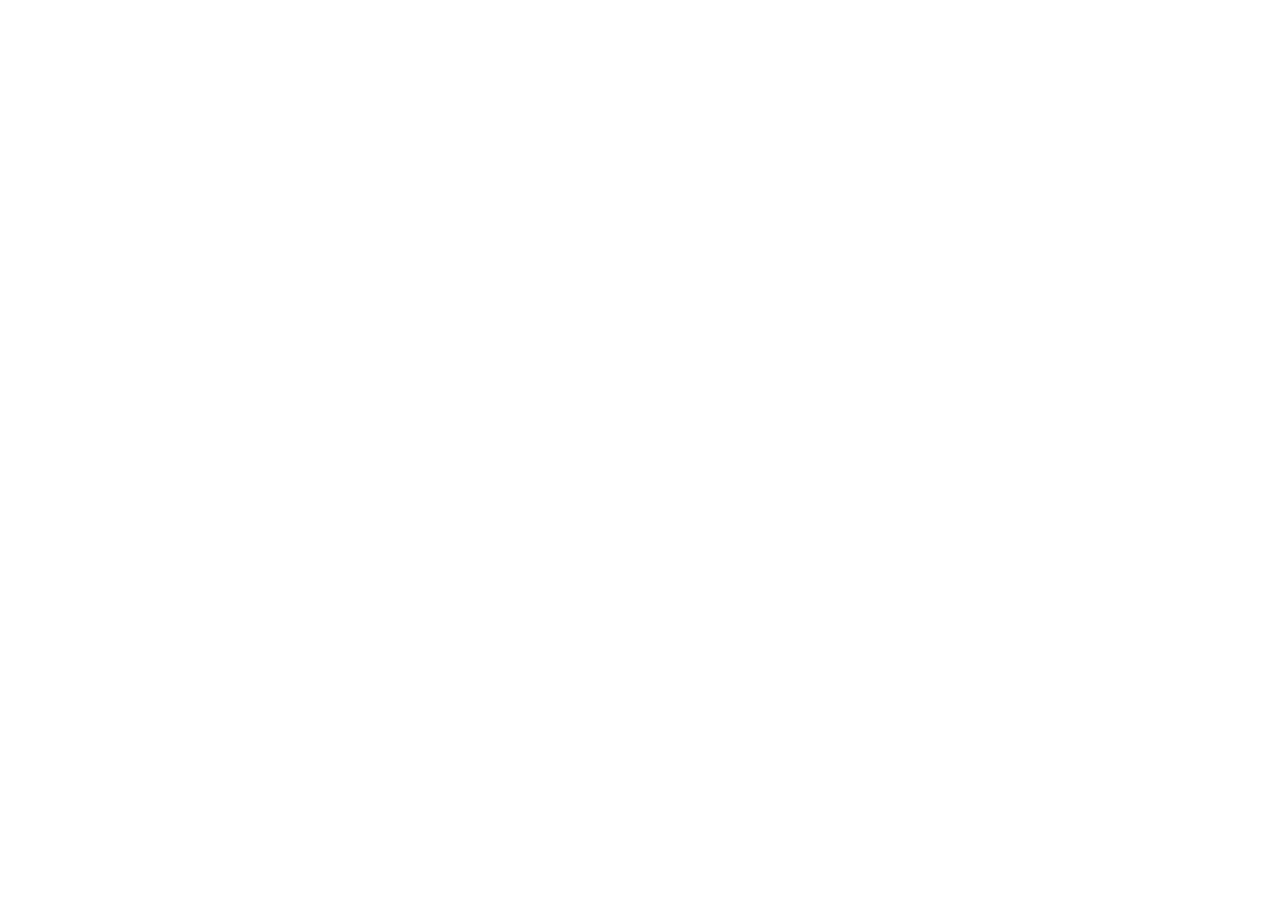
==== commit e54d2364: "転送の書き方を直し、移転のお知らせページも置いた" ====
--- a/index.html
+++ b/index.html
@@ -1,161 +1,15 @@
 <!doctype html>
-<html lang="ja">
-<head>
-<script>document.documentElement.classList.add("js");</script>
-<meta charset="utf-8">
-<meta name="viewport" content="width=device-width, initial-scale=1">
-<title>追憶 ─ 家系図をつくり、ご先祖さまの一枚を動かす</title>
-<meta name="description" content="祖父母までの三世代を家系図に残し、お預かりした一枚の写真を三十秒の映像にします。つくり方をお渡しする認定講座もあります。">
-<meta property="og:title" content="追憶 ─ 家系図をつくり、ご先祖さまの一枚を動かす">
-<meta property="og:description" content="祖父母までの三世代を家系図に残し、お預かりした一枚の写真を三十秒の映像にします。つくり方をお渡しする認定講座もあります。">
-<meta property="og:image" content="/assets/poster.jpg">
-<meta property="og:type" content="website">
-<meta property="og:site_name" content="追憶">
-<meta name="twitter:card" content="summary_large_image">
-<link rel="preconnect" href="https://fonts.googleapis.com">
-<link rel="preconnect" href="https://fonts.gstatic.com" crossorigin>
-<link href="https://fonts.googleapis.com/css2?family=Shippori+Mincho:wght@400;500;600;700;800&family=Noto+Serif+JP:wght@400;500;600&family=Noto+Sans+JP:wght@300;400;500&display=swap" rel="stylesheet">
-<link rel="stylesheet" href="/style.css">
-</head>
-<body>
-
-<header class="site-head">
-  <div class="head-in">
-    <a class="brand" href="/">追憶</a>
-    <nav class="nav" aria-label="サイト内">
-        <a href="/" aria-current="page">トップ</a>
-        <a href="/about">追憶について</a>
-        <a href="/kakeizu">家系図をつくる</a>
-        <a href="/movie">映像にする</a>
-        <a href="/tool">自分でつくる</a>
-        <a href="/koza">認定講座</a>
-        <a href="/faq">よくあるご質問</a>
-        <a href="/contact">お問い合わせ</a>
-    </nav>
-  </div>
-</header>
-
-<main>
-<div class="hero">
-  <div class="wrap">
-    <div class="hero-video">
-      <video src="/assets/tsuioku_16x9.mp4" poster="/assets/poster.jpg" autoplay muted loop playsinline preload="metadata"></video>
-    </div>
-  </div>
-</div>
-<div class="hero-copy wrap" style="position:relative">
-  <div class="seal"><span>追憶</span><span style="font-size:9px;letter-spacing:.24em;text-indent:.24em;opacity:.85">TSUIOKU</span></div>
-  <h1>その一枚は、<br>まだ終わっていない。</h1>
-  <p class="lede">家系図をつくる。そして、ご先祖さまが動き出す。</p>
-</div>
-
-<section>
-  <div class="narrow">
-    <p class="eyebrow">は じ め に</p>
-    <h2>名前も、いつの写真かも、<br>もうわからなくなっている。</h2>
-    <p class="dim">仏壇の引き出しに、押し入れのアルバムに、たしかにある一枚。写っているのが誰なのか、知っていた人はもういない。記録はどこにも残っていない。——そうして、家の記憶は静かに終わっていきます。</p>
-    <p class="dim">残すべきものは、血のつながりの図だけではありません。その人がどんな顔で笑っていたか。どんな一日を過ごしたか。それを受けとれる形にするのが、追憶です。</p>
-  </div>
-</section>
-
-<section class="alt">
-  <div class="wrap">
-    <p class="eyebrow">四 つ の 段 階</p>
-    <div class="cards">
-      <a class="card" href="/kakeizu">
-        <div class="n">壱</div>
-        <h3>家系図をつくる</h3>
-        <p>祖父母までの三世代、きょうだいと配偶者まで。お一人ずつ、お名前・お戒名・生年月日・命日・変遷記録を残していきます。<strong>入力は、撮るか、選ぶか、話すだけ。</strong></p>
-        <span class="more">くわしく</span>
-      </a>
-      <a class="card" href="/movie">
-        <div class="n">弐</div>
-        <h3>映像にする</h3>
-        <p>お預かりした一枚の写真から、三十秒の映像をおつくりします。色は足しません。白黒のまま、その日の時間だけを足します。</p>
-        <span class="more">くわしく</span>
-      </a>
-      <a class="card" href="/tool">
-        <div class="n">参</div>
-        <h3>自分でつくる</h3>
-        <p>映像をつくる仕組みそのものをお渡しします。ご自身の家の写真を、何枚でも、ご自身の手で動かせるようになります。</p>
-        <span class="more">くわしく</span>
-      </a>
-      <a class="card" href="/koza">
-        <div class="n">肆</div>
-        <h3>認定講座を修了する</h3>
-        <p>全課程を修了された方に、番号を付けた認定証を発行します。ご自身のお客さまの一枚をお預かりできるようになります。</p>
-        <span class="more">くわしく</span>
-      </a>
-    </div>
-  </div>
-</section>
-
-<section>
-  <div class="wrap">
-    <p class="eyebrow">実 例</p>
-    <div class="two">
-      <div>
-        <h2>昭和三十年代、<br>新しい車の前で。</h2>
-        <p class="dim">祖母と、孫。もとは一枚の白黒写真です。孫が見上げ、祖母が笑い、ふたりでカメラのほうを向いて——最後にはまた、はじめの写真と同じ姿に戻ります。</p>
-        <p class="dim">SNSにそのまま載せられる縦向きの映像も、同時におつくりします。</p>
-        <p><a class="more" href="/movie" style="font-family:var(--serif);letter-spacing:.2em;color:var(--gold);text-decoration:none">つくり方を見る →</a></p>
-      </div>
-      <div class="phone">
-        <video src="/assets/tsuioku_9x16.mp4" muted loop playsinline controls preload="metadata"></video>
-      </div>
-    </div>
-  </div>
-</section>
-
-<section class="quote narrow">
-  <hr class="rule">
-  <p>会いたい人に、<br>もう一度。</p>
-  <hr class="rule">
-</section>
-
-<section class="narrow" style="text-align:center">
-  <p class="eyebrow" style="text-align:center">お 問 い 合 わ せ</p>
-  <p class="dim">お手元の一枚を拝見してから、おつくりできるかどうかをお伝えします。まずはご相談ください。</p>
-  <div class="btn-row"><a class="btn shu" href="/contact">相談する</a></div>
-</section>
-
-</main>
-
-<footer class="site-foot">
-  <div class="wrap">
-    <nav class="foot-nav" aria-label="フッター">
-      <a href="/about">追憶について</a>
-      <a href="/kakeizu">家系図をつくる</a>
-      <a href="/movie">映像にする</a>
-      <a href="/tool">自分でつくる</a>
-      <a href="/koza">認定講座</a>
-      <a href="/faq">よくあるご質問</a>
-      <a href="/contact">お問い合わせ</a>
-    </nav>
-    <div class="note">
-      <p>本サイトの映像は、実在のご家族の写真をもとに制作したサンプルです。映像内のお名前・お戒名・生年月日・命日は、表示位置をお示しするための仮のものです。</p>
-      <p>認定証は、追憶 認定講座の全課程を修了されたことを証するものであり、国家資格その他の公的資格ではありません。また、収入を保証するものではありません。</p>
-    </div>
-    <p class="brandmark">追 憶</p>
-  </div>
-</footer>
-
-<script>
-(function(){
-  var els = [].slice.call(document.querySelectorAll("section"));
-  var showAll = function(){ els.forEach(function(el){ el.classList.add("is-visible"); }); };
-  if (!("IntersectionObserver" in window)) { showAll(); return; }
-  els.forEach(function(el){ el.classList.add("reveal"); });
-  var io = new IntersectionObserver(function(es){
-    es.forEach(function(e){
-      if (e.isIntersecting) { e.target.classList.add("is-visible"); io.unobserve(e.target); }
-    });
-  }, {rootMargin: "120px 0px 120px 0px", threshold: 0.01});
-  els.forEach(function(el){ io.observe(el); });
-  setTimeout(showAll, 2500);           /* 念のため：何かの理由で出なかったら全部出す */
-  window.addEventListener("beforeprint", showAll);
-})();
-</script>
-
-</body>
-</html>
+<html lang="ja"><head><meta charset="utf-8">
+<meta name="viewport" content="width=device-width,initial-scale=1">
+<meta http-equiv="refresh" content="0; url=https://tsuioku.vercel.app/">
+<title>追憶 ─ 移転しました</title>
+<style>
+body{margin:0;min-height:100vh;display:flex;align-items:center;justify-content:center;
+     background:#fff;color:#1c2340;font-family:'Yu Mincho','游明朝',serif;text-align:center;padding:24px}
+a{color:#8a6d2e}
+p{letter-spacing:.08em;line-height:2}
+</style></head><body><div>
+<p style="letter-spacing:.4em;font-size:1.2rem">追 憶</p>
+<p>新しいサイトへ移動します。</p>
+<p><a href="https://tsuioku.vercel.app/">https://tsuioku.vercel.app/</a></p>
+</div></body></html>
